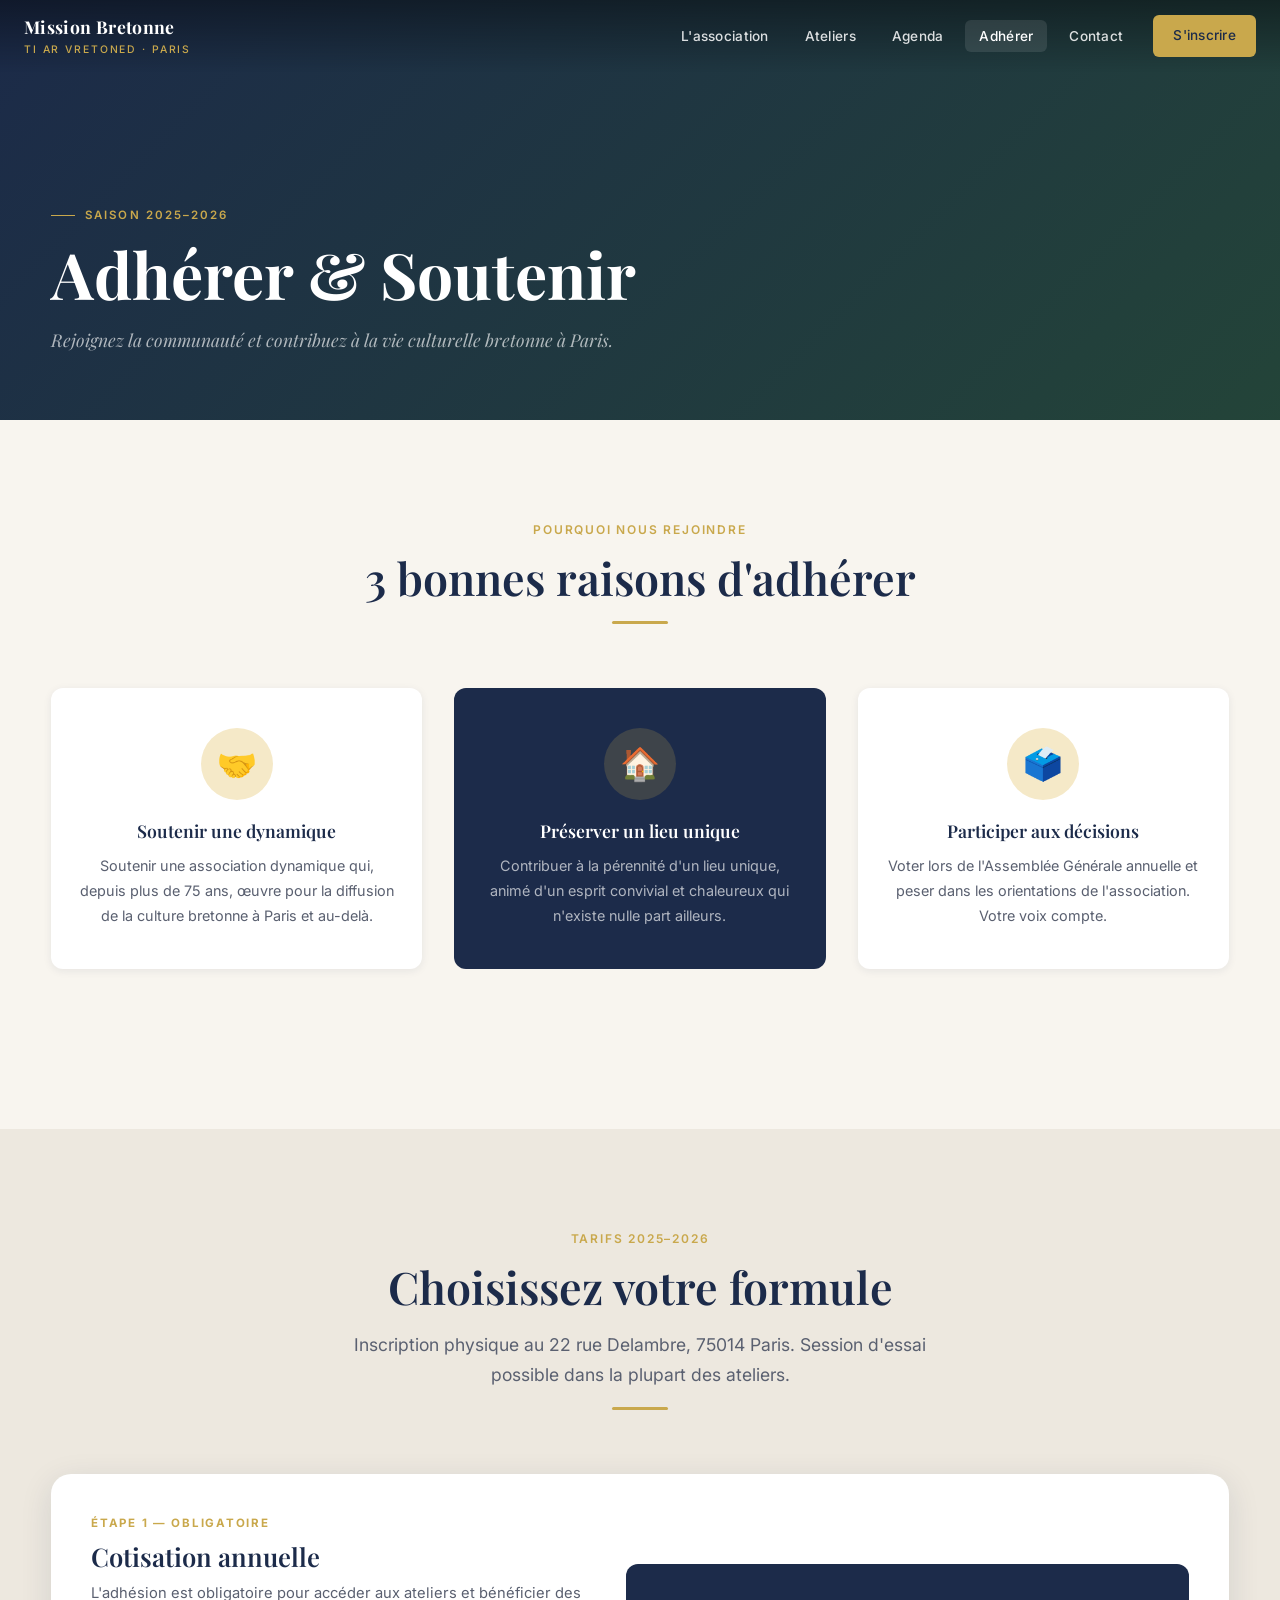
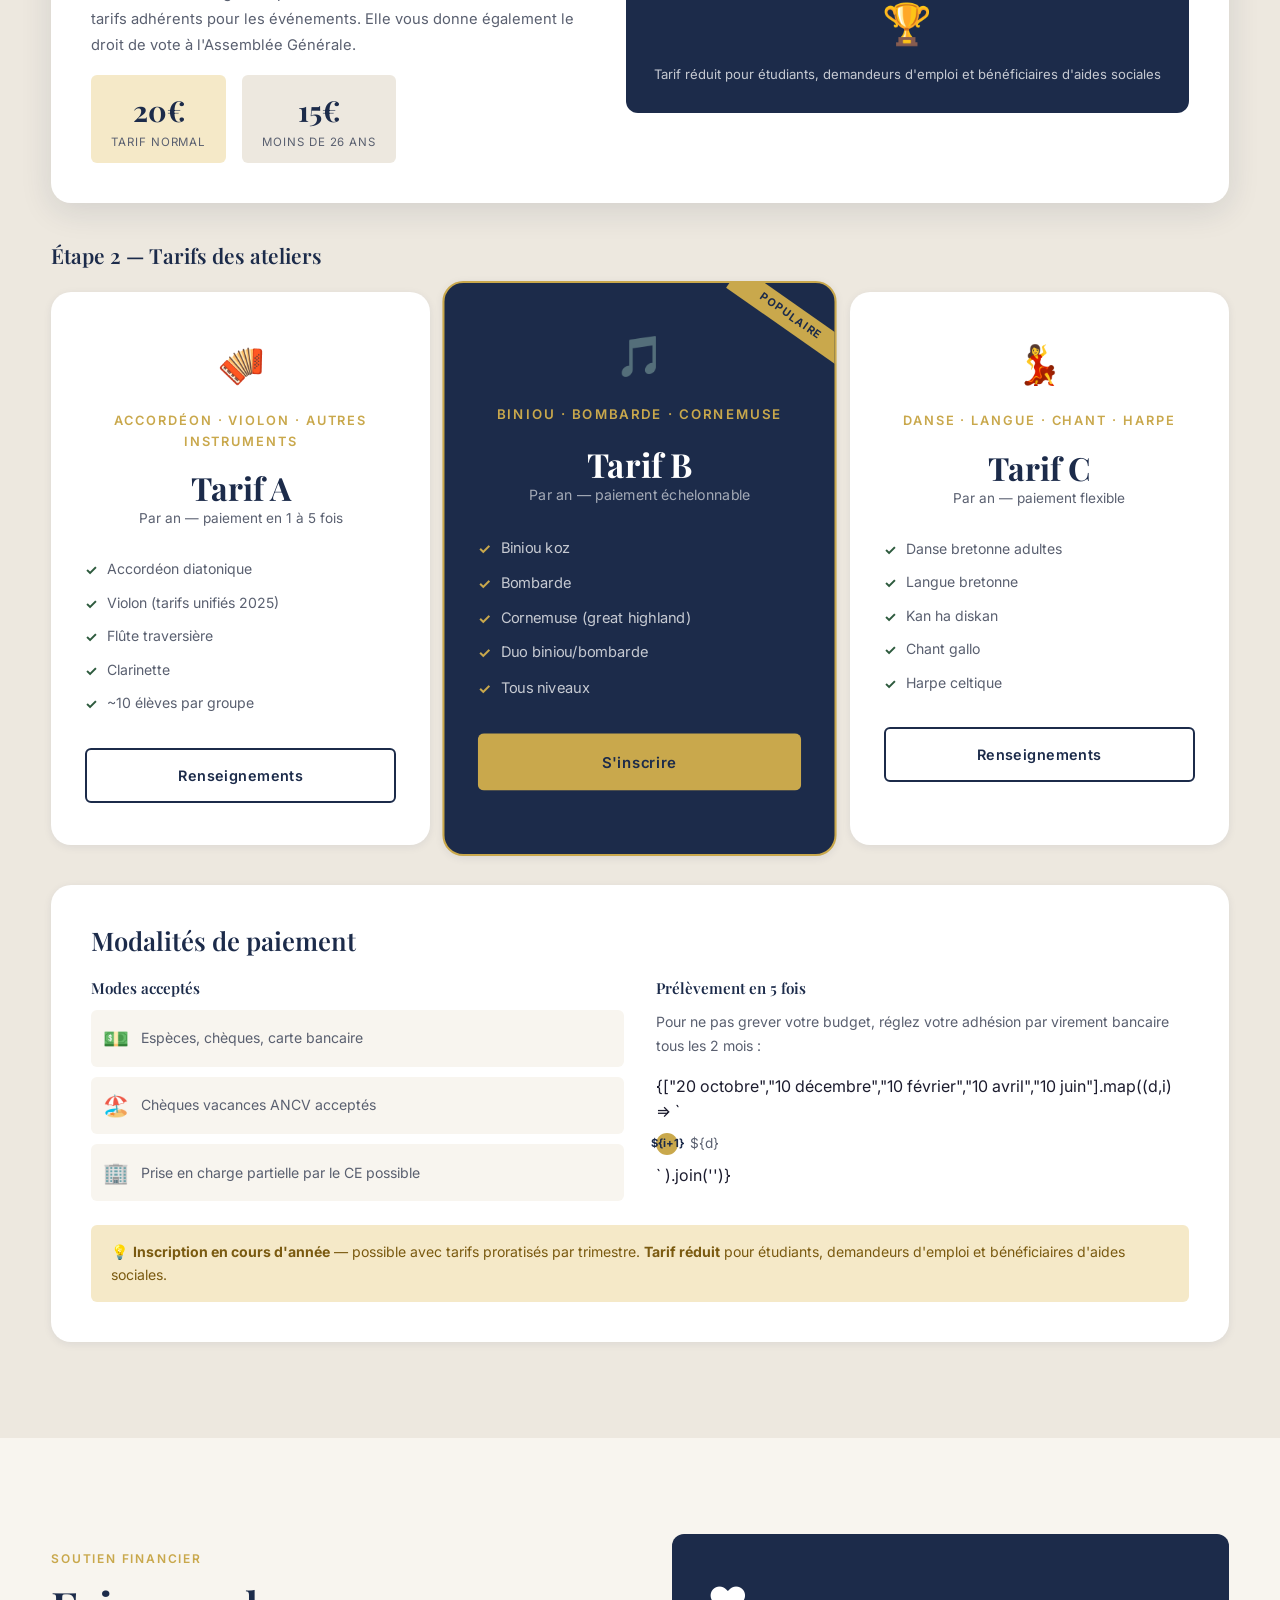
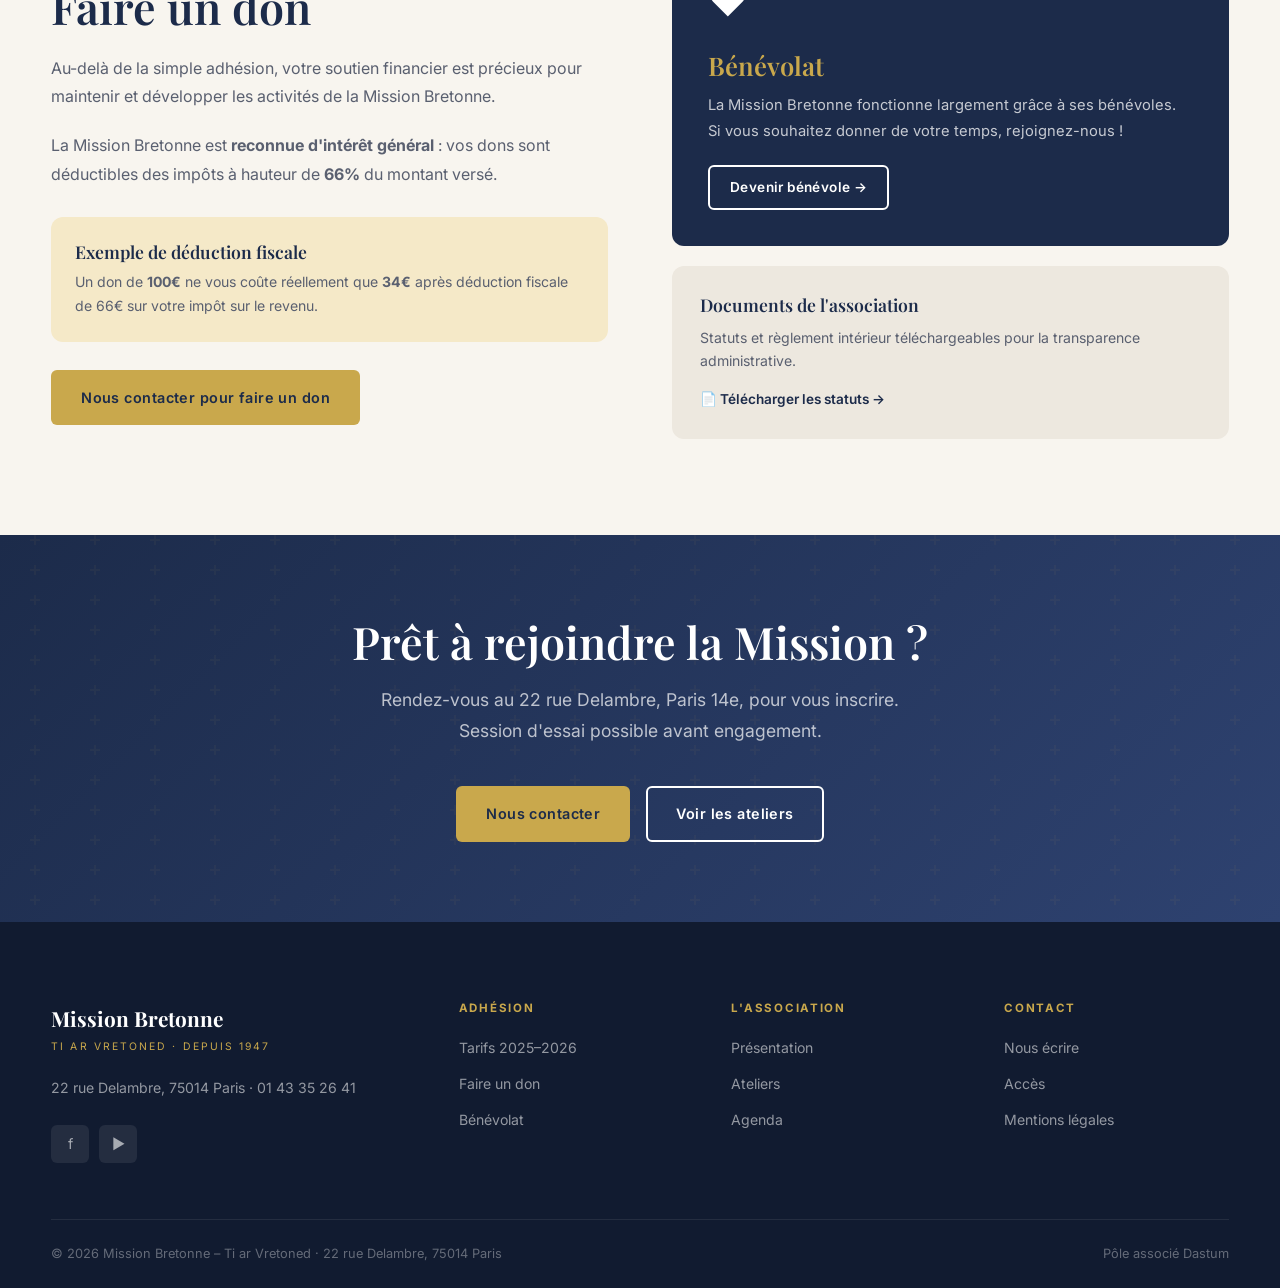
==== adhesion.html @ baf466d3 "Ajout du site Mission Bretonne redesigné Site complet 6 pages (index, présentation, ateliers, agenda" ====
<!DOCTYPE html>
<html lang="fr">
<head>
  <meta charset="UTF-8" />
  <meta name="viewport" content="width=device-width, initial-scale=1.0" />
  <title>Adhérer & Soutenir — Mission Bretonne · Ti ar Vretoned</title>
  <link rel="stylesheet" href="style.css" />
</head>
<body>

  <!-- NAV -->
  <nav class="navbar scrolled" id="navbar">
    <a href="index.html" class="nav-logo">
      <span class="brand">Mission Bretonne</span>
      <span class="brand-sub">Ti ar Vretoned · Paris</span>
    </a>
    <ul class="nav-links">
      <li><a href="presentation.html">L'association</a></li>
      <li><a href="ateliers.html">Ateliers</a></li>
      <li><a href="agenda.html">Agenda</a></li>
      <li><a href="adhesion.html" class="active">Adhérer</a></li>
      <li><a href="contact.html">Contact</a></li>
      <li><a href="adhesion.html" class="btn btn-primary nav-cta" style="margin-left:8px">S'inscrire</a></li>
    </ul>
    <div class="hamburger" onclick="toggleMenu()"><span></span><span></span><span></span></div>
  </nav>

  <!-- PAGE HERO -->
  <section class="page-hero">
    <div class="page-hero-bg" style="background:linear-gradient(135deg,rgba(28,43,74,.95) 0%,rgba(45,90,61,.65) 100%),url('https://images.unsplash.com/photo-1529156069898-49953e39b3ac?w=1400&q=80') center/cover no-repeat"></div>
    <div class="container">
      <div class="page-hero-content">
        <div class="eyebrow">Saison 2025–2026</div>
        <h1>Adhérer & Soutenir</h1>
        <p>Rejoignez la communauté et contribuez à la vie culturelle bretonne à Paris.</p>
      </div>
    </div>
  </section>

  <!-- POURQUOI ADHÉRER -->
  <section class="section">
    <div class="container">
      <div class="section-header">
        <span class="eyebrow">Pourquoi nous rejoindre</span>
        <h2>3 bonnes raisons d'adhérer</h2>
        <div class="divider"></div>
      </div>
      <div class="grid-3" style="margin-bottom:64px">
        <div style="text-align:center;padding:40px 28px;background:var(--white);border-radius:var(--radius-md);box-shadow:var(--shadow-sm)">
          <div style="width:72px;height:72px;background:var(--gold-pale);border-radius:50%;display:flex;align-items:center;justify-content:center;font-size:2rem;margin:0 auto 20px">🤝</div>
          <h3 style="color:var(--navy);margin-bottom:12px;font-size:1.1rem">Soutenir une dynamique</h3>
          <p style="color:var(--text-light);font-size:.9rem;line-height:1.75">Soutenir une association dynamique qui, depuis plus de 75 ans, œuvre pour la diffusion de la culture bretonne à Paris et au-delà.</p>
        </div>
        <div style="text-align:center;padding:40px 28px;background:var(--navy);border-radius:var(--radius-md)">
          <div style="width:72px;height:72px;background:rgba(201,168,76,.2);border-radius:50%;display:flex;align-items:center;justify-content:center;font-size:2rem;margin:0 auto 20px">🏠</div>
          <h3 style="color:var(--white);margin-bottom:12px;font-size:1.1rem">Préserver un lieu unique</h3>
          <p style="color:rgba(255,255,255,.65);font-size:.9rem;line-height:1.75">Contribuer à la pérennité d'un lieu unique, animé d'un esprit convivial et chaleureux qui n'existe nulle part ailleurs.</p>
        </div>
        <div style="text-align:center;padding:40px 28px;background:var(--white);border-radius:var(--radius-md);box-shadow:var(--shadow-sm)">
          <div style="width:72px;height:72px;background:var(--gold-pale);border-radius:50%;display:flex;align-items:center;justify-content:center;font-size:2rem;margin:0 auto 20px">🗳️</div>
          <h3 style="color:var(--navy);margin-bottom:12px;font-size:1.1rem">Participer aux décisions</h3>
          <p style="color:var(--text-light);font-size:.9rem;line-height:1.75">Voter lors de l'Assemblée Générale annuelle et peser dans les orientations de l'association. Votre voix compte.</p>
        </div>
      </div>
    </div>
  </section>

  <!-- TARIFS -->
  <section class="section section--cream">
    <div class="container">
      <div class="section-header">
        <span class="eyebrow">Tarifs 2025–2026</span>
        <h2>Choisissez votre formule</h2>
        <p>Inscription physique au 22 rue Delambre, 75014 Paris. Session d'essai possible dans la plupart des ateliers.</p>
        <div class="divider"></div>
      </div>

      <!-- ADHÉSION -->
      <div style="background:var(--white);border-radius:var(--radius-lg);padding:40px;box-shadow:var(--shadow-md);margin-bottom:40px">
        <div style="display:grid;grid-template-columns:1fr auto;gap:24px;align-items:center;flex-wrap:wrap">
          <div>
            <span style="color:var(--gold);font-size:.72rem;font-weight:700;letter-spacing:.15em;text-transform:uppercase;display:block;margin-bottom:8px">Étape 1 — Obligatoire</span>
            <h3 style="color:var(--navy);margin-bottom:10px">Cotisation annuelle</h3>
            <p style="color:var(--text-light);font-size:.92rem;line-height:1.75;margin-bottom:16px">
              L'adhésion est obligatoire pour accéder aux ateliers et bénéficier des tarifs adhérents pour les événements.
              Elle vous donne également le droit de vote à l'Assemblée Générale.
            </p>
            <div style="display:flex;gap:16px;flex-wrap:wrap">
              <div style="background:var(--gold-pale);border-radius:var(--radius-sm);padding:12px 20px;text-align:center">
                <div style="font-family:var(--font-serif);font-size:1.8rem;font-weight:700;color:var(--navy)">20€</div>
                <div style="font-size:.72rem;letter-spacing:.08em;text-transform:uppercase;color:var(--text-light)">Tarif normal</div>
              </div>
              <div style="background:var(--cream-dark);border-radius:var(--radius-sm);padding:12px 20px;text-align:center">
                <div style="font-family:var(--font-serif);font-size:1.8rem;font-weight:700;color:var(--navy)">15€</div>
                <div style="font-size:.72rem;letter-spacing:.08em;text-transform:uppercase;color:var(--text-light)">Moins de 26 ans</div>
              </div>
            </div>
          </div>
          <div style="background:var(--navy);border-radius:var(--radius-md);padding:28px;text-align:center;min-width:180px">
            <div style="font-size:2.5rem;margin-bottom:8px">🏆</div>
            <p style="color:rgba(255,255,255,.75);font-size:.82rem;line-height:1.6">Tarif réduit pour étudiants, demandeurs d'emploi et bénéficiaires d'aides sociales</p>
          </div>
        </div>
      </div>

      <!-- ATELIERS TARIFS -->
      <h3 style="color:var(--navy);margin-bottom:24px;font-size:1.3rem">Étape 2 — Tarifs des ateliers</h3>
      <div style="display:grid;grid-template-columns:repeat(3,1fr);gap:20px;margin-bottom:40px">

        <div class="price-card">
          <div class="price-icon">🪗</div>
          <div class="price-title">Accordéon · Violon · Autres instruments</div>
          <div class="price-num" style="font-size:2rem">Tarif A</div>
          <div class="price-period">Par an — paiement en 1 à 5 fois</div>
          <ul class="price-features">
            <li>Accordéon diatonique</li>
            <li>Violon (tarifs unifiés 2025)</li>
            <li>Flûte traversière</li>
            <li>Clarinette</li>
            <li>~10 élèves par groupe</li>
          </ul>
          <a href="contact.html" class="btn btn-outline-dark" style="width:100%;justify-content:center">Renseignements</a>
        </div>

        <div class="price-card featured">
          <div class="price-badge">Populaire</div>
          <div class="price-icon">🎵</div>
          <div class="price-title">Biniou · Bombarde · Cornemuse</div>
          <div class="price-num" style="font-size:2rem">Tarif B</div>
          <div class="price-period">Par an — paiement échelonnable</div>
          <ul class="price-features">
            <li>Biniou koz</li>
            <li>Bombarde</li>
            <li>Cornemuse (great highland)</li>
            <li>Duo biniou/bombarde</li>
            <li>Tous niveaux</li>
          </ul>
          <a href="contact.html" class="btn btn-primary" style="width:100%;justify-content:center">S'inscrire</a>
        </div>

        <div class="price-card">
          <div class="price-icon">💃</div>
          <div class="price-title">Danse · Langue · Chant · Harpe</div>
          <div class="price-num" style="font-size:2rem">Tarif C</div>
          <div class="price-period">Par an — paiement flexible</div>
          <ul class="price-features">
            <li>Danse bretonne adultes</li>
            <li>Langue bretonne</li>
            <li>Kan ha diskan</li>
            <li>Chant gallo</li>
            <li>Harpe celtique</li>
          </ul>
          <a href="contact.html" class="btn btn-outline-dark" style="width:100%;justify-content:center">Renseignements</a>
        </div>

      </div>

      <!-- INFOS PRATIQUES PAIEMENT -->
      <div style="background:var(--white);border-radius:var(--radius-lg);padding:40px;box-shadow:var(--shadow-sm)">
        <h3 style="color:var(--navy);margin-bottom:24px">Modalités de paiement</h3>
        <div style="display:grid;grid-template-columns:repeat(2,1fr);gap:32px">
          <div>
            <h4 style="color:var(--navy);margin-bottom:12px;font-size:.95rem">Modes acceptés</h4>
            <div style="display:flex;flex-direction:column;gap:10px">
              <div style="display:flex;align-items:center;gap:12px;padding:12px;background:var(--cream);border-radius:var(--radius-sm)">
                <span style="font-size:1.3rem">💵</span>
                <span style="font-size:.88rem;color:var(--text-light)">Espèces, chèques, carte bancaire</span>
              </div>
              <div style="display:flex;align-items:center;gap:12px;padding:12px;background:var(--cream);border-radius:var(--radius-sm)">
                <span style="font-size:1.3rem">🏖️</span>
                <span style="font-size:.88rem;color:var(--text-light)">Chèques vacances ANCV acceptés</span>
              </div>
              <div style="display:flex;align-items:center;gap:12px;padding:12px;background:var(--cream);border-radius:var(--radius-sm)">
                <span style="font-size:1.3rem">🏢</span>
                <span style="font-size:.88rem;color:var(--text-light)">Prise en charge partielle par le CE possible</span>
              </div>
            </div>
          </div>
          <div>
            <h4 style="color:var(--navy);margin-bottom:12px;font-size:.95rem">Prélèvement en 5 fois</h4>
            <p style="color:var(--text-light);font-size:.88rem;line-height:1.7;margin-bottom:16px">
              Pour ne pas grever votre budget, réglez votre adhésion par virement bancaire tous les 2 mois :
            </p>
            <div style="display:flex;flex-direction:column;gap:8px">
              {["20 octobre","10 décembre","10 février","10 avril","10 juin"].map((d,i) =>
                `<div style="display:flex;align-items:center;gap:12px;font-size:.85rem">
                  <span style="width:22px;height:22px;background:var(--gold);border-radius:50%;display:flex;align-items:center;justify-content:center;font-size:.7rem;font-weight:700;color:var(--navy);flex-shrink:0">${i+1}</span>
                  <span style="color:var(--text-light)">${d}</span>
                </div>`
              ).join('')}
            </div>
          </div>
        </div>
        <div style="background:var(--gold-pale);border-radius:var(--radius-sm);padding:16px 20px;margin-top:24px;font-size:.88rem;color:#7A5A10">
          💡 <strong>Inscription en cours d'année</strong> — possible avec tarifs proratisés par trimestre.
          <strong>Tarif réduit</strong> pour étudiants, demandeurs d'emploi et bénéficiaires d'aides sociales.
        </div>
      </div>
    </div>
  </section>

  <!-- FAIRE UN DON -->
  <section class="section" id="don">
    <div class="container">
      <div style="display:grid;grid-template-columns:1fr 1fr;gap:64px;align-items:center">
        <div>
          <span style="color:var(--gold);font-size:.75rem;font-weight:600;letter-spacing:.15em;text-transform:uppercase;display:block;margin-bottom:12px">Soutien financier</span>
          <h2 style="color:var(--navy);margin-bottom:20px">Faire un don</h2>
          <p style="color:var(--text-light);margin-bottom:20px;line-height:1.8">
            Au-delà de la simple adhésion, votre soutien financier est précieux pour maintenir
            et développer les activités de la Mission Bretonne.
          </p>
          <p style="color:var(--text-light);margin-bottom:28px;line-height:1.8">
            La Mission Bretonne est <strong>reconnue d'intérêt général</strong> : vos dons sont
            déductibles des impôts à hauteur de <strong>66%</strong> du montant versé.
          </p>
          <div style="background:var(--gold-pale);border-radius:var(--radius-md);padding:24px;margin-bottom:28px">
            <h4 style="color:var(--navy);margin-bottom:8px">Exemple de déduction fiscale</h4>
            <p style="color:var(--text-light);font-size:.88rem;line-height:1.7">
              Un don de <strong>100€</strong> ne vous coûte réellement que <strong>34€</strong>
              après déduction fiscale de 66€ sur votre impôt sur le revenu.
            </p>
          </div>
          <a href="contact.html" class="btn btn-primary">Nous contacter pour faire un don</a>
        </div>
        <div style="display:flex;flex-direction:column;gap:20px">
          <div style="background:var(--navy);border-radius:var(--radius-md);padding:36px;color:white">
            <div style="font-size:2.5rem;margin-bottom:16px">❤️</div>
            <h3 style="color:var(--gold);margin-bottom:12px">Bénévolat</h3>
            <p style="color:rgba(255,255,255,.75);font-size:.92rem;line-height:1.75;margin-bottom:20px">
              La Mission Bretonne fonctionne largement grâce à ses bénévoles.
              Si vous souhaitez donner de votre temps, rejoignez-nous !
            </p>
            <a href="contact.html" class="btn btn-outline" style="font-size:.85rem;padding:10px 20px">Devenir bénévole →</a>
          </div>
          <div style="background:var(--cream-dark);border-radius:var(--radius-md);padding:28px">
            <h4 style="color:var(--navy);margin-bottom:10px">Documents de l'association</h4>
            <p style="color:var(--text-light);font-size:.88rem;line-height:1.7;margin-bottom:16px">
              Statuts et règlement intérieur téléchargeables pour la transparence administrative.
            </p>
            <a href="#" style="font-size:.85rem;color:var(--navy);font-weight:600;display:flex;align-items:center;gap:6px">📄 Télécharger les statuts →</a>
          </div>
        </div>
      </div>
    </div>
  </section>

  <!-- INSCRIPTION CTA -->
  <div class="banner-cta">
    <div class="container">
      <h2>Prêt à rejoindre la Mission ?</h2>
      <p>Rendez-vous au 22 rue Delambre, Paris 14e, pour vous inscrire. Session d'essai possible avant engagement.</p>
      <div class="actions">
        <a href="contact.html" class="btn btn-primary">Nous contacter</a>
        <a href="ateliers.html" class="btn btn-outline">Voir les ateliers</a>
      </div>
    </div>
  </div>

  <!-- FOOTER -->
  <footer class="footer">
    <div class="container">
      <div class="footer-grid">
        <div class="footer-brand">
          <span class="brand">Mission Bretonne</span>
          <span class="brand-sub">Ti ar Vretoned · Depuis 1947</span>
          <p>22 rue Delambre, 75014 Paris · 01 43 35 26 41</p>
          <div class="social-links">
            <a href="#" class="social-link">f</a>
            <a href="#" class="social-link">▶</a>
          </div>
        </div>
        <div class="footer-col">
          <h4>Adhésion</h4>
          <ul>
            <li><a href="#tarifs">Tarifs 2025–2026</a></li>
            <li><a href="#don">Faire un don</a></li>
            <li><a href="#">Bénévolat</a></li>
          </ul>
        </div>
        <div class="footer-col">
          <h4>L'association</h4>
          <ul>
            <li><a href="presentation.html">Présentation</a></li>
            <li><a href="ateliers.html">Ateliers</a></li>
            <li><a href="agenda.html">Agenda</a></li>
          </ul>
        </div>
        <div class="footer-col">
          <h4>Contact</h4>
          <ul>
            <li><a href="contact.html">Nous écrire</a></li>
            <li><a href="contact.html#acces">Accès</a></li>
            <li><a href="#">Mentions légales</a></li>
          </ul>
        </div>
      </div>
      <div class="footer-bottom">
        <span>© 2026 Mission Bretonne – Ti ar Vretoned · 22 rue Delambre, 75014 Paris</span>
        <span>Pôle associé <a href="#">Dastum</a></span>
      </div>
    </div>
  </footer>

  <script>
    const nav = document.getElementById('navbar');
    window.addEventListener('scroll', () => nav.classList.toggle('scrolled', window.scrollY > 40));
    function toggleMenu() { document.body.classList.toggle('nav-mobile-open'); }
  </script>
</body>
</html>
---- style.css ----
/* ====================================================
   MISSION BRETONNE — Ti ar Vretoned
   Design System
   ==================================================== */

@import url('https://fonts.googleapis.com/css2?family=Playfair+Display:ital,wght@0,400;0,600;0,700;1,400&family=Inter:wght@300;400;500;600&display=swap');

/* ---- Custom Properties ---- */
:root {
  --navy:       #1C2B4A;
  --navy-dark:  #111B30;
  --navy-light: #2E4270;
  --gold:       #C9A84C;
  --gold-light: #E8C96A;
  --gold-pale:  #F5E9C8;
  --green:      #2D5A3D;
  --cream:      #F8F5EF;
  --cream-dark: #EDE8DF;
  --white:      #FFFFFF;
  --text:       #1C1C2E;
  --text-light: #5A6070;
  --border:     #D8D2C5;

  --font-serif: 'Playfair Display', Georgia, serif;
  --font-sans:  'Inter', system-ui, sans-serif;

  --radius-sm:  6px;
  --radius-md:  12px;
  --radius-lg:  20px;
  --shadow-sm:  0 2px 8px rgba(28,43,74,.08);
  --shadow-md:  0 8px 32px rgba(28,43,74,.12);
  --shadow-lg:  0 20px 60px rgba(28,43,74,.18);

  --transition: 0.3s cubic-bezier(0.4, 0, 0.2, 1);
}

/* ---- Reset ---- */
*, *::before, *::after { box-sizing: border-box; margin: 0; padding: 0; }
html { scroll-behavior: smooth; font-size: 16px; }
body {
  font-family: var(--font-sans);
  color: var(--text);
  background: var(--cream);
  line-height: 1.6;
  -webkit-font-smoothing: antialiased;
}
img { max-width: 100%; display: block; }
a { text-decoration: none; color: inherit; }
ul { list-style: none; }

/* ---- Typography ---- */
h1, h2, h3, h4 { font-family: var(--font-serif); line-height: 1.2; }
h1 { font-size: clamp(2.4rem, 5vw, 4rem); font-weight: 700; }
h2 { font-size: clamp(1.8rem, 3.5vw, 2.8rem); font-weight: 600; }
h3 { font-size: clamp(1.2rem, 2.5vw, 1.6rem); font-weight: 600; }
h4 { font-size: 1.1rem; font-weight: 600; }
p { line-height: 1.75; }

/* ---- Layout ---- */
.container {
  width: min(1200px, 92%);
  margin-inline: auto;
}
.section {
  padding: 96px 0;
}
.section--sm { padding: 64px 0; }
.section--dark {
  background: var(--navy);
  color: var(--white);
}
.section--cream { background: var(--cream-dark); }

/* ---- Grid ---- */
.grid-2 { display: grid; grid-template-columns: repeat(2, 1fr); gap: 32px; }
.grid-3 { display: grid; grid-template-columns: repeat(3, 1fr); gap: 32px; }
.grid-4 { display: grid; grid-template-columns: repeat(4, 1fr); gap: 24px; }

/* ---- Section Header ---- */
.section-header { text-align: center; margin-bottom: 64px; }
.section-header .eyebrow {
  display: inline-block;
  font-size: 0.75rem;
  font-weight: 600;
  letter-spacing: 0.15em;
  text-transform: uppercase;
  color: var(--gold);
  margin-bottom: 12px;
}
.section-header h2 { color: var(--navy); margin-bottom: 16px; }
.section--dark .section-header h2 { color: var(--white); }
.section-header p {
  font-size: 1.1rem;
  color: var(--text-light);
  max-width: 620px;
  margin-inline: auto;
}
.section--dark .section-header p { color: rgba(255,255,255,.65); }
.divider {
  width: 56px; height: 3px;
  background: var(--gold);
  margin: 16px auto 0;
  border-radius: 2px;
}

/* ---- Buttons ---- */
.btn {
  display: inline-flex;
  align-items: center;
  gap: 8px;
  padding: 14px 28px;
  border-radius: var(--radius-sm);
  font-family: var(--font-sans);
  font-size: 0.9rem;
  font-weight: 600;
  letter-spacing: 0.03em;
  cursor: pointer;
  border: 2px solid transparent;
  transition: var(--transition);
}
.btn-primary {
  background: var(--gold);
  color: var(--navy);
}
.btn-primary:hover {
  background: var(--gold-light);
  transform: translateY(-2px);
  box-shadow: var(--shadow-md);
}
.btn-outline {
  background: transparent;
  border-color: var(--white);
  color: var(--white);
}
.btn-outline:hover {
  background: var(--white);
  color: var(--navy);
  transform: translateY(-2px);
}
.btn-outline-dark {
  background: transparent;
  border-color: var(--navy);
  color: var(--navy);
}
.btn-outline-dark:hover {
  background: var(--navy);
  color: var(--white);
  transform: translateY(-2px);
}
.btn-ghost {
  background: transparent;
  color: var(--gold);
  padding-left: 0;
  padding-right: 0;
  border-color: transparent;
}
.btn-ghost:hover { gap: 14px; }

/* ---- Nav ---- */
.navbar {
  position: fixed;
  top: 0; left: 0; right: 0;
  z-index: 100;
  padding: 0 24px;
  height: 72px;
  display: flex;
  align-items: center;
  justify-content: space-between;
  transition: var(--transition);
}
.navbar.scrolled {
  background: rgba(28,43,74,.97);
  backdrop-filter: blur(12px);
  box-shadow: 0 2px 24px rgba(0,0,0,.25);
}
.navbar:not(.scrolled) {
  background: linear-gradient(180deg, rgba(0,0,0,.4) 0%, transparent 100%);
}
.nav-logo {
  display: flex;
  flex-direction: column;
  gap: 1px;
}
.nav-logo .brand {
  font-family: var(--font-serif);
  font-size: 1.1rem;
  font-weight: 700;
  color: var(--white);
  letter-spacing: 0.02em;
}
.nav-logo .brand-sub {
  font-size: 0.65rem;
  letter-spacing: 0.18em;
  text-transform: uppercase;
  color: var(--gold);
  font-weight: 500;
}
.nav-links {
  display: flex;
  align-items: center;
  gap: 8px;
}
.nav-links a {
  font-size: 0.85rem;
  font-weight: 500;
  color: rgba(255,255,255,.85);
  padding: 8px 14px;
  border-radius: var(--radius-sm);
  transition: var(--transition);
  letter-spacing: 0.02em;
}
.nav-links a:hover,
.nav-links a.active {
  color: var(--white);
  background: rgba(255,255,255,.1);
}
.nav-cta {
  background: var(--gold) !important;
  color: var(--navy) !important;
  padding: 8px 18px !important;
}
.nav-cta:hover {
  background: var(--gold-light) !important;
}
.hamburger {
  display: none;
  flex-direction: column;
  gap: 5px;
  cursor: pointer;
  padding: 8px;
}
.hamburger span {
  display: block;
  width: 24px;
  height: 2px;
  background: var(--white);
  border-radius: 2px;
  transition: var(--transition);
}

/* ---- Hero ---- */
.hero {
  position: relative;
  min-height: 100vh;
  display: flex;
  align-items: center;
  overflow: hidden;
  background: var(--navy-dark);
}
.hero-bg {
  position: absolute;
  inset: 0;
  background:
    linear-gradient(135deg, rgba(28,43,74,.92) 0%, rgba(17,27,48,.75) 100%),
    url('https://images.unsplash.com/photo-1568602471122-7832951cc4c5?w=1600&q=80') center/cover no-repeat;
}
.hero-pattern {
  position: absolute;
  inset: 0;
  background-image: url("data:image/svg+xml,%3Csvg width='60' height='60' viewBox='0 0 60 60' xmlns='http://www.w3.org/2000/svg'%3E%3Cg fill='none' fill-rule='evenodd'%3E%3Cg fill='%23C9A84C' fill-opacity='0.04'%3E%3Cpath d='M36 34v-4h-2v4h-4v2h4v4h2v-4h4v-2h-4zm0-30V0h-2v4h-4v2h4v4h2V6h4V4h-4zM6 34v-4H4v4H0v2h4v4h2v-4h4v-2H6zM6 4V0H4v4H0v2h4v4h2V6h4V4H6z'/%3E%3C/g%3E%3C/g%3E%3C/svg%3E");
}
.hero-content {
  position: relative;
  z-index: 2;
  max-width: 760px;
  padding-top: 80px;
}
.hero-eyebrow {
  display: inline-flex;
  align-items: center;
  gap: 10px;
  font-size: 0.75rem;
  font-weight: 600;
  letter-spacing: 0.2em;
  text-transform: uppercase;
  color: var(--gold);
  margin-bottom: 24px;
}
.hero-eyebrow::before {
  content: '';
  display: block;
  width: 32px;
  height: 1px;
  background: var(--gold);
}
.hero h1 {
  color: var(--white);
  margin-bottom: 12px;
}
.hero h1 em {
  font-style: italic;
  color: var(--gold);
}
.hero-tagline {
  font-family: var(--font-serif);
  font-size: clamp(1rem, 2vw, 1.25rem);
  color: rgba(255,255,255,.6);
  font-style: italic;
  margin-bottom: 32px;
  letter-spacing: 0.01em;
}
.hero-desc {
  font-size: 1.1rem;
  color: rgba(255,255,255,.75);
  max-width: 580px;
  margin-bottom: 48px;
  line-height: 1.8;
}
.hero-actions {
  display: flex;
  align-items: center;
  gap: 16px;
  flex-wrap: wrap;
}
.hero-stats {
  position: absolute;
  bottom: 0;
  left: 0;
  right: 0;
  z-index: 2;
  padding: 28px 0;
  border-top: 1px solid rgba(255,255,255,.1);
  background: rgba(0,0,0,.2);
  backdrop-filter: blur(8px);
}
.hero-stats .container {
  display: flex;
  justify-content: center;
  gap: 64px;
}
.stat-item { text-align: center; }
.stat-num {
  display: block;
  font-family: var(--font-serif);
  font-size: 2.2rem;
  font-weight: 700;
  color: var(--gold);
  line-height: 1;
}
.stat-label {
  font-size: 0.75rem;
  letter-spacing: 0.1em;
  text-transform: uppercase;
  color: rgba(255,255,255,.6);
  margin-top: 6px;
}

/* ---- Cards ---- */
.card {
  background: var(--white);
  border-radius: var(--radius-md);
  overflow: hidden;
  box-shadow: var(--shadow-sm);
  transition: var(--transition);
}
.card:hover {
  transform: translateY(-6px);
  box-shadow: var(--shadow-lg);
}
.card-img {
  width: 100%;
  height: 220px;
  object-fit: cover;
}
.card-body { padding: 28px; }
.card-tag {
  display: inline-block;
  font-size: 0.7rem;
  font-weight: 600;
  letter-spacing: 0.12em;
  text-transform: uppercase;
  color: var(--gold);
  background: var(--gold-pale);
  padding: 4px 10px;
  border-radius: 4px;
  margin-bottom: 12px;
}
.card h3 { margin-bottom: 10px; color: var(--navy); }
.card p { color: var(--text-light); font-size: 0.92rem; }
.card-footer {
  padding: 16px 28px;
  border-top: 1px solid var(--cream-dark);
  display: flex;
  align-items: center;
  justify-content: space-between;
}
.card-footer .meta {
  font-size: 0.8rem;
  color: var(--text-light);
  display: flex;
  align-items: center;
  gap: 6px;
}

/* ---- Workshop Cards ---- */
.workshop-card {
  background: var(--white);
  border-radius: var(--radius-md);
  padding: 32px;
  box-shadow: var(--shadow-sm);
  transition: var(--transition);
  border-left: 4px solid transparent;
  display: flex;
  flex-direction: column;
  gap: 12px;
}
.workshop-card:hover {
  transform: translateY(-4px);
  box-shadow: var(--shadow-md);
  border-left-color: var(--gold);
}
.workshop-icon {
  width: 52px; height: 52px;
  border-radius: var(--radius-sm);
  background: var(--gold-pale);
  display: flex;
  align-items: center;
  justify-content: center;
  font-size: 1.6rem;
  margin-bottom: 4px;
}
.workshop-card h3 { font-size: 1.1rem; color: var(--navy); }
.workshop-card p { font-size: 0.88rem; color: var(--text-light); }
.workshop-tag {
  font-size: 0.72rem;
  font-weight: 600;
  letter-spacing: 0.08em;
  text-transform: uppercase;
  color: var(--green);
  background: #E8F4EC;
  padding: 3px 10px;
  border-radius: 20px;
  width: fit-content;
}

/* ---- Event Cards ---- */
.event-card {
  background: var(--white);
  border-radius: var(--radius-md);
  padding: 28px;
  box-shadow: var(--shadow-sm);
  transition: var(--transition);
  display: grid;
  grid-template-columns: 72px 1fr;
  gap: 20px;
  align-items: start;
}
.event-card:hover {
  transform: translateY(-4px);
  box-shadow: var(--shadow-md);
}
.event-date {
  background: var(--navy);
  color: var(--white);
  border-radius: var(--radius-sm);
  padding: 12px 8px;
  text-align: center;
  flex-shrink: 0;
}
.event-date .day {
  font-family: var(--font-serif);
  font-size: 1.8rem;
  font-weight: 700;
  line-height: 1;
  color: var(--gold);
}
.event-date .month {
  font-size: 0.65rem;
  letter-spacing: 0.12em;
  text-transform: uppercase;
  color: rgba(255,255,255,.7);
  margin-top: 4px;
}
.event-info h3 {
  font-size: 1rem;
  color: var(--navy);
  margin-bottom: 6px;
}
.event-info p {
  font-size: 0.85rem;
  color: var(--text-light);
  line-height: 1.5;
}
.event-meta {
  margin-top: 10px;
  display: flex;
  align-items: center;
  gap: 12px;
  flex-wrap: wrap;
}
.event-meta span {
  font-size: 0.75rem;
  color: var(--text-light);
  display: flex;
  align-items: center;
  gap: 4px;
}

/* ---- Pricing ---- */
.price-card {
  background: var(--white);
  border-radius: var(--radius-lg);
  padding: 40px 32px;
  box-shadow: var(--shadow-sm);
  text-align: center;
  transition: var(--transition);
  border: 2px solid transparent;
  position: relative;
  overflow: hidden;
}
.price-card:hover {
  transform: translateY(-6px);
  box-shadow: var(--shadow-lg);
  border-color: var(--gold);
}
.price-card.featured {
  background: var(--navy);
  color: var(--white);
  border-color: var(--gold);
  transform: scale(1.04);
}
.price-card.featured:hover {
  transform: scale(1.04) translateY(-6px);
}
.price-badge {
  position: absolute;
  top: 20px;
  right: -24px;
  background: var(--gold);
  color: var(--navy);
  font-size: 0.65rem;
  font-weight: 700;
  letter-spacing: 0.1em;
  text-transform: uppercase;
  padding: 4px 32px;
  transform: rotate(35deg);
}
.price-icon { font-size: 2.4rem; margin-bottom: 16px; }
.price-title {
  font-family: var(--font-sans);
  font-size: 0.8rem;
  font-weight: 600;
  letter-spacing: 0.15em;
  text-transform: uppercase;
  color: var(--gold);
  margin-bottom: 20px;
}
.price-num {
  font-family: var(--font-serif);
  font-size: 3rem;
  font-weight: 700;
  color: var(--navy);
  line-height: 1;
  margin-bottom: 4px;
}
.price-card.featured .price-num { color: var(--white); }
.price-period {
  font-size: 0.85rem;
  color: var(--text-light);
  margin-bottom: 28px;
}
.price-card.featured .price-period { color: rgba(255,255,255,.6); }
.price-features {
  text-align: left;
  margin-bottom: 32px;
  display: flex;
  flex-direction: column;
  gap: 10px;
}
.price-features li {
  font-size: 0.88rem;
  color: var(--text-light);
  display: flex;
  align-items: flex-start;
  gap: 10px;
}
.price-card.featured .price-features li { color: rgba(255,255,255,.75); }
.price-features li::before {
  content: '✓';
  color: var(--green);
  font-weight: 700;
  flex-shrink: 0;
  margin-top: 1px;
}
.price-card.featured .price-features li::before { color: var(--gold); }

/* ---- Quote/Testimonial ---- */
.quote-block {
  background: var(--navy);
  border-radius: var(--radius-lg);
  padding: 56px;
  position: relative;
  overflow: hidden;
}
.quote-block::before {
  content: '"';
  position: absolute;
  top: -20px;
  left: 32px;
  font-family: var(--font-serif);
  font-size: 12rem;
  color: rgba(201,168,76,.12);
  line-height: 1;
  pointer-events: none;
}
.quote-text {
  font-family: var(--font-serif);
  font-size: clamp(1.2rem, 2.5vw, 1.7rem);
  font-style: italic;
  color: var(--white);
  line-height: 1.6;
  position: relative;
  z-index: 1;
  margin-bottom: 32px;
}
.quote-author {
  font-size: 0.85rem;
  letter-spacing: 0.08em;
  text-transform: uppercase;
  color: var(--gold);
  font-weight: 600;
}

/* ---- Timeline ---- */
.timeline { position: relative; padding-left: 32px; }
.timeline::before {
  content: '';
  position: absolute;
  left: 6px;
  top: 8px;
  bottom: 8px;
  width: 2px;
  background: linear-gradient(to bottom, var(--gold), var(--navy-light));
}
.timeline-item {
  position: relative;
  margin-bottom: 40px;
}
.timeline-item::before {
  content: '';
  position: absolute;
  left: -28px;
  top: 6px;
  width: 12px;
  height: 12px;
  border-radius: 50%;
  background: var(--gold);
  border: 2px solid var(--white);
  box-shadow: 0 0 0 3px var(--gold-pale);
}
.timeline-year {
  font-size: 0.75rem;
  font-weight: 700;
  letter-spacing: 0.12em;
  text-transform: uppercase;
  color: var(--gold);
  margin-bottom: 4px;
}
.timeline-item h4 { color: var(--navy); margin-bottom: 6px; }
.timeline-item p { font-size: 0.9rem; color: var(--text-light); }

/* ---- Banner CTA ---- */
.banner-cta {
  background: linear-gradient(135deg, var(--navy) 0%, var(--navy-light) 100%);
  padding: 80px 0;
  text-align: center;
  position: relative;
  overflow: hidden;
}
.banner-cta::before {
  content: '';
  position: absolute;
  inset: 0;
  background-image: url("data:image/svg+xml,%3Csvg width='60' height='60' viewBox='0 0 60 60' xmlns='http://www.w3.org/2000/svg'%3E%3Cg fill='none'%3E%3Cg fill='%23C9A84C' fill-opacity='0.05'%3E%3Cpath d='M36 34v-4h-2v4h-4v2h4v4h2v-4h4v-2h-4zm0-30V0h-2v4h-4v2h4v4h2V6h4V4h-4z'/%3E%3C/g%3E%3C/g%3E%3C/svg%3E");
}
.banner-cta h2 {
  color: var(--white);
  margin-bottom: 16px;
  position: relative;
}
.banner-cta p {
  color: rgba(255,255,255,.7);
  font-size: 1.1rem;
  max-width: 560px;
  margin: 0 auto 40px;
  position: relative;
}
.banner-cta .actions {
  display: flex;
  gap: 16px;
  justify-content: center;
  flex-wrap: wrap;
  position: relative;
}

/* ---- Contact ---- */
.contact-grid {
  display: grid;
  grid-template-columns: 1fr 1.4fr;
  gap: 64px;
  align-items: start;
}
.contact-info h2 { color: var(--navy); margin-bottom: 20px; }
.contact-info p { color: var(--text-light); margin-bottom: 36px; line-height: 1.75; }
.info-item {
  display: flex;
  gap: 16px;
  align-items: flex-start;
  margin-bottom: 28px;
}
.info-icon {
  width: 44px; height: 44px;
  border-radius: var(--radius-sm);
  background: var(--gold-pale);
  display: flex;
  align-items: center;
  justify-content: center;
  font-size: 1.1rem;
  flex-shrink: 0;
}
.info-item h4 {
  font-family: var(--font-sans);
  font-size: 0.75rem;
  font-weight: 700;
  letter-spacing: 0.12em;
  text-transform: uppercase;
  color: var(--gold);
  margin-bottom: 4px;
}
.info-item p { color: var(--text); font-size: 0.9rem; margin: 0; }
.contact-form {
  background: var(--white);
  padding: 48px;
  border-radius: var(--radius-lg);
  box-shadow: var(--shadow-md);
}
.form-group { margin-bottom: 20px; }
.form-row { display: grid; grid-template-columns: 1fr 1fr; gap: 20px; }
label {
  display: block;
  font-size: 0.8rem;
  font-weight: 600;
  letter-spacing: 0.06em;
  text-transform: uppercase;
  color: var(--navy);
  margin-bottom: 8px;
}
input, textarea, select {
  width: 100%;
  padding: 14px 16px;
  border: 1.5px solid var(--border);
  border-radius: var(--radius-sm);
  font-family: var(--font-sans);
  font-size: 0.92rem;
  color: var(--text);
  background: var(--cream);
  transition: var(--transition);
  outline: none;
  appearance: none;
}
input:focus, textarea:focus, select:focus {
  border-color: var(--navy);
  background: var(--white);
  box-shadow: 0 0 0 3px rgba(28,43,74,.08);
}
textarea { resize: vertical; min-height: 140px; }

/* ---- Footer ---- */
.footer {
  background: var(--navy-dark);
  color: var(--white);
  padding: 80px 0 0;
}
.footer-grid {
  display: grid;
  grid-template-columns: 1.6fr 1fr 1fr 1fr;
  gap: 48px;
  padding-bottom: 56px;
  border-bottom: 1px solid rgba(255,255,255,.08);
}
.footer-brand .brand {
  font-family: var(--font-serif);
  font-size: 1.3rem;
  font-weight: 700;
  color: var(--white);
  display: block;
  margin-bottom: 4px;
}
.footer-brand .brand-sub {
  font-size: 0.65rem;
  letter-spacing: 0.2em;
  text-transform: uppercase;
  color: var(--gold);
  margin-bottom: 20px;
  display: block;
}
.footer-brand p {
  font-size: 0.88rem;
  color: rgba(255,255,255,.55);
  line-height: 1.8;
  margin-bottom: 24px;
}
.social-links { display: flex; gap: 10px; }
.social-link {
  width: 38px; height: 38px;
  border-radius: var(--radius-sm);
  background: rgba(255,255,255,.08);
  display: flex;
  align-items: center;
  justify-content: center;
  font-size: 0.9rem;
  color: rgba(255,255,255,.6);
  transition: var(--transition);
  text-decoration: none;
}
.social-link:hover {
  background: var(--gold);
  color: var(--navy);
}
.footer-col h4 {
  font-family: var(--font-sans);
  font-size: 0.72rem;
  font-weight: 700;
  letter-spacing: 0.15em;
  text-transform: uppercase;
  color: var(--gold);
  margin-bottom: 20px;
}
.footer-col ul { display: flex; flex-direction: column; gap: 10px; }
.footer-col ul a {
  font-size: 0.88rem;
  color: rgba(255,255,255,.55);
  transition: var(--transition);
}
.footer-col ul a:hover { color: var(--white); padding-left: 4px; }
.footer-bottom {
  padding: 24px 0;
  display: flex;
  align-items: center;
  justify-content: space-between;
  font-size: 0.8rem;
  color: rgba(255,255,255,.35);
}
.footer-bottom a { color: rgba(255,255,255,.35); }
.footer-bottom a:hover { color: var(--gold); }

/* ---- Page Hero ---- */
.page-hero {
  height: 420px;
  display: flex;
  align-items: flex-end;
  padding-bottom: 64px;
  position: relative;
  overflow: hidden;
  background: var(--navy-dark);
}
.page-hero-bg {
  position: absolute;
  inset: 0;
  background: linear-gradient(135deg, rgba(28,43,74,.95) 0%, rgba(28,43,74,.7) 100%);
}
.page-hero-content {
  position: relative;
  z-index: 2;
}
.page-hero .eyebrow {
  font-size: 0.72rem;
  font-weight: 600;
  letter-spacing: 0.18em;
  text-transform: uppercase;
  color: var(--gold);
  margin-bottom: 12px;
  display: flex;
  align-items: center;
  gap: 10px;
}
.page-hero .eyebrow::before {
  content: '';
  display: block;
  width: 24px;
  height: 1px;
  background: var(--gold);
}
.page-hero h1 { color: var(--white); margin-bottom: 12px; }
.page-hero p {
  color: rgba(255,255,255,.65);
  font-size: 1.1rem;
  max-width: 580px;
  font-family: var(--font-serif);
  font-style: italic;
}

/* ---- Tags ---- */
.tag {
  display: inline-block;
  font-size: 0.72rem;
  font-weight: 600;
  letter-spacing: 0.08em;
  text-transform: uppercase;
  padding: 4px 10px;
  border-radius: 20px;
}
.tag-blue { background: #E8EEF9; color: var(--navy); }
.tag-gold { background: var(--gold-pale); color: #8A6A10; }
.tag-green { background: #E8F4EC; color: var(--green); }

/* ---- Accordion ---- */
.accordion-item {
  border-bottom: 1px solid var(--border);
}
.accordion-trigger {
  width: 100%;
  background: none;
  border: none;
  padding: 20px 0;
  display: flex;
  align-items: center;
  justify-content: space-between;
  cursor: pointer;
  text-align: left;
  font-family: var(--font-serif);
  font-size: 1.05rem;
  font-weight: 600;
  color: var(--navy);
  transition: var(--transition);
  gap: 16px;
}
.accordion-trigger:hover { color: var(--gold); }
.accordion-trigger .icon {
  width: 24px; height: 24px;
  border-radius: 50%;
  background: var(--gold-pale);
  display: flex;
  align-items: center;
  justify-content: center;
  font-size: 0.9rem;
  flex-shrink: 0;
  transition: var(--transition);
  color: var(--navy);
}
.accordion-trigger.open .icon { background: var(--navy); color: var(--white); transform: rotate(45deg); }
.accordion-body {
  display: none;
  padding-bottom: 20px;
  font-size: 0.92rem;
  color: var(--text-light);
  line-height: 1.75;
}
.accordion-body.open { display: block; }

/* ---- Map placeholder ---- */
.map-placeholder {
  background: var(--cream-dark);
  border-radius: var(--radius-md);
  height: 280px;
  display: flex;
  align-items: center;
  justify-content: center;
  font-size: 3rem;
  color: var(--border);
  margin-top: 28px;
}

/* ---- Scrollbar ---- */
::-webkit-scrollbar { width: 6px; }
::-webkit-scrollbar-track { background: var(--cream); }
::-webkit-scrollbar-thumb { background: var(--navy-light); border-radius: 3px; }

/* ---- Animations ---- */
@keyframes fadeUp {
  from { opacity: 0; transform: translateY(24px); }
  to   { opacity: 1; transform: translateY(0); }
}
.fade-up {
  animation: fadeUp 0.6s ease forwards;
  opacity: 0;
}
.fade-up:nth-child(2) { animation-delay: 0.1s; }
.fade-up:nth-child(3) { animation-delay: 0.2s; }
.fade-up:nth-child(4) { animation-delay: 0.3s; }

/* ---- Responsive ---- */
@media (max-width: 1024px) {
  .grid-4 { grid-template-columns: repeat(2, 1fr); }
  .footer-grid { grid-template-columns: 1fr 1fr; }
  .contact-grid { grid-template-columns: 1fr; }
  .hero-stats .container { gap: 32px; }
}
@media (max-width: 768px) {
  .section { padding: 64px 0; }
  .grid-2, .grid-3, .grid-4 { grid-template-columns: 1fr; }
  .nav-links { display: none; }
  .hamburger { display: flex; }
  .page-hero { height: 320px; padding-bottom: 40px; }
  .hero-stats .container { flex-wrap: wrap; gap: 24px; }
  .stat-item { width: 40%; }
  .quote-block { padding: 36px 28px; }
  .contact-form { padding: 32px 24px; }
  .footer-grid { grid-template-columns: 1fr; gap: 36px; }
  .footer-bottom { flex-direction: column; gap: 8px; text-align: center; }
  .price-card.featured { transform: scale(1); }
  .price-card.featured:hover { transform: translateY(-6px); }
  .event-card { grid-template-columns: 60px 1fr; gap: 16px; }
  .form-row { grid-template-columns: 1fr; }
  .banner-cta { padding: 60px 0; }
}
@media (max-width: 480px) {
  .hero-actions { flex-direction: column; align-items: flex-start; }
  .hero-stats .container { gap: 20px; }
  .stat-item { width: 44%; }
}

/* ---- Nav Mobile open ---- */
.nav-mobile-open .nav-links {
  display: flex;
  flex-direction: column;
  position: fixed;
  inset: 0;
  top: 72px;
  background: var(--navy-dark);
  padding: 24px;
  gap: 4px;
  z-index: 99;
  align-items: flex-start;
}
.nav-mobile-open .nav-links a {
  width: 100%;
  padding: 14px 16px;
  font-size: 1rem;
}
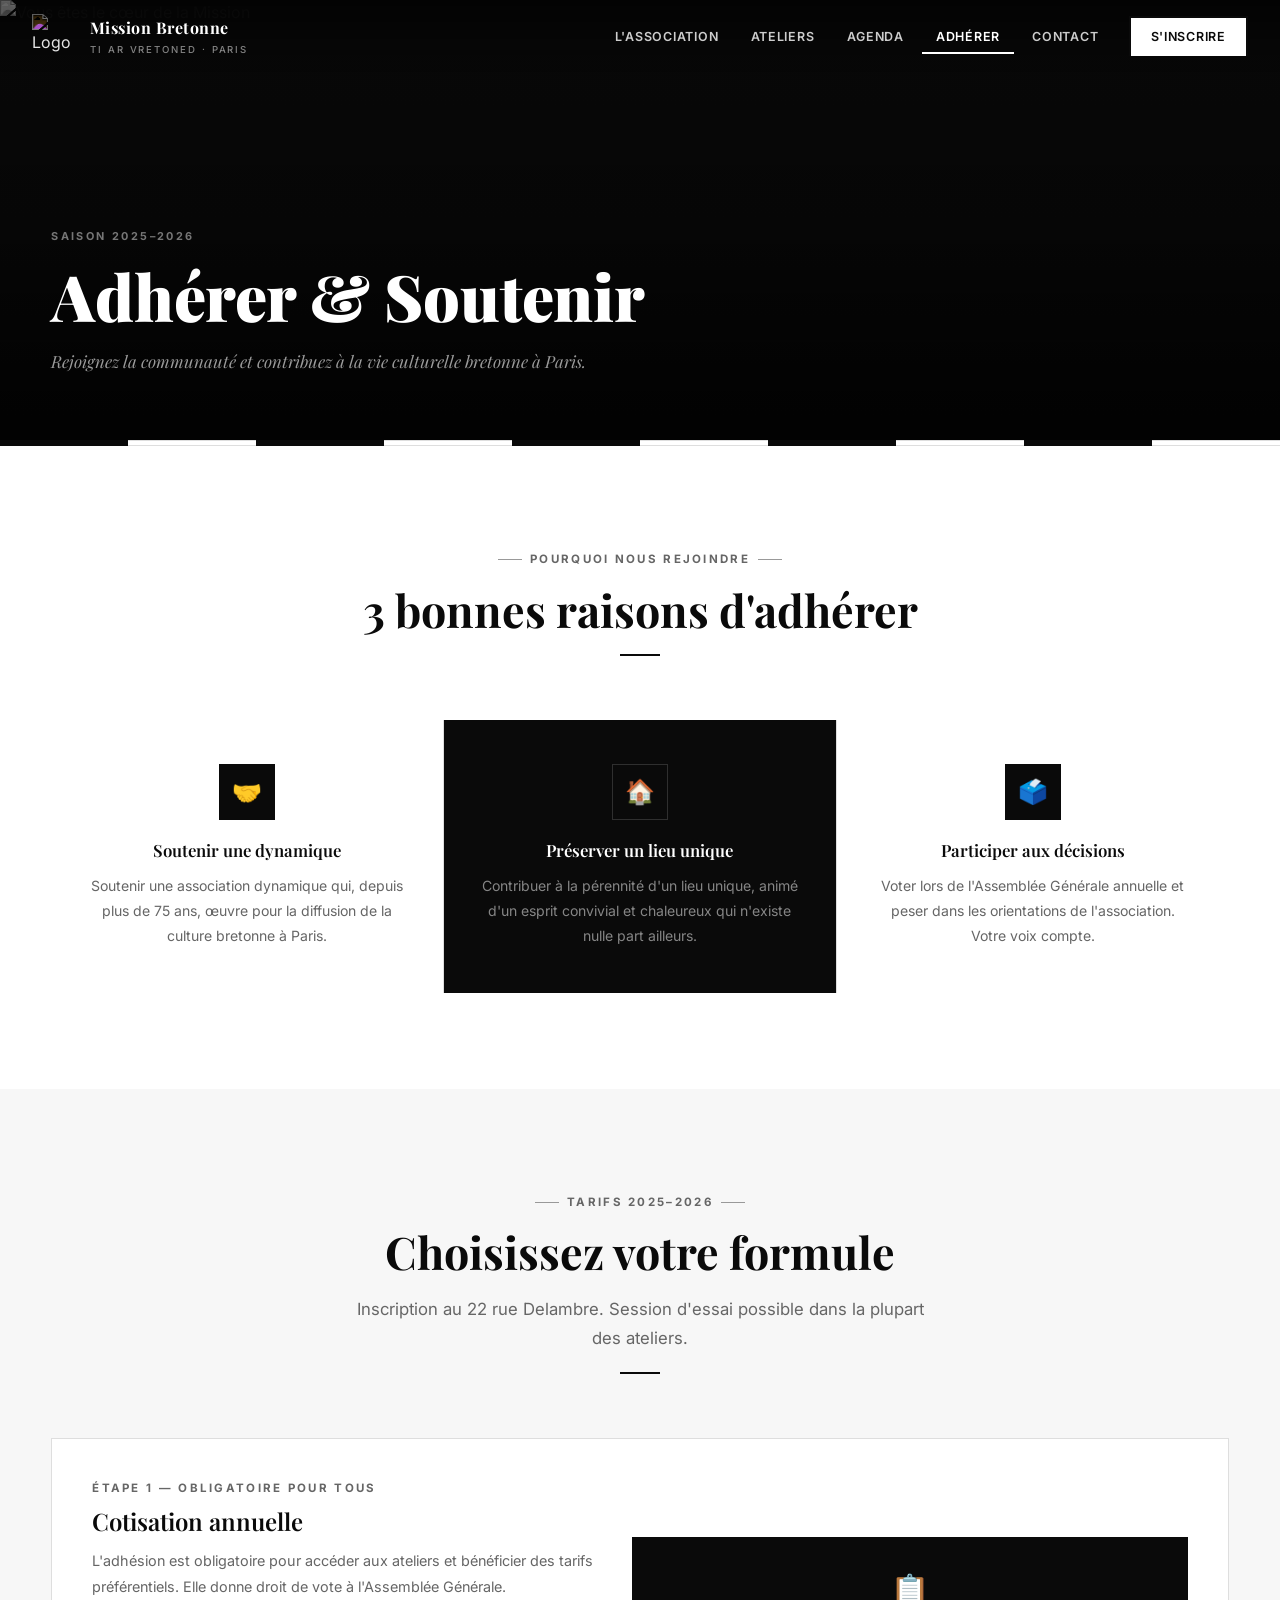
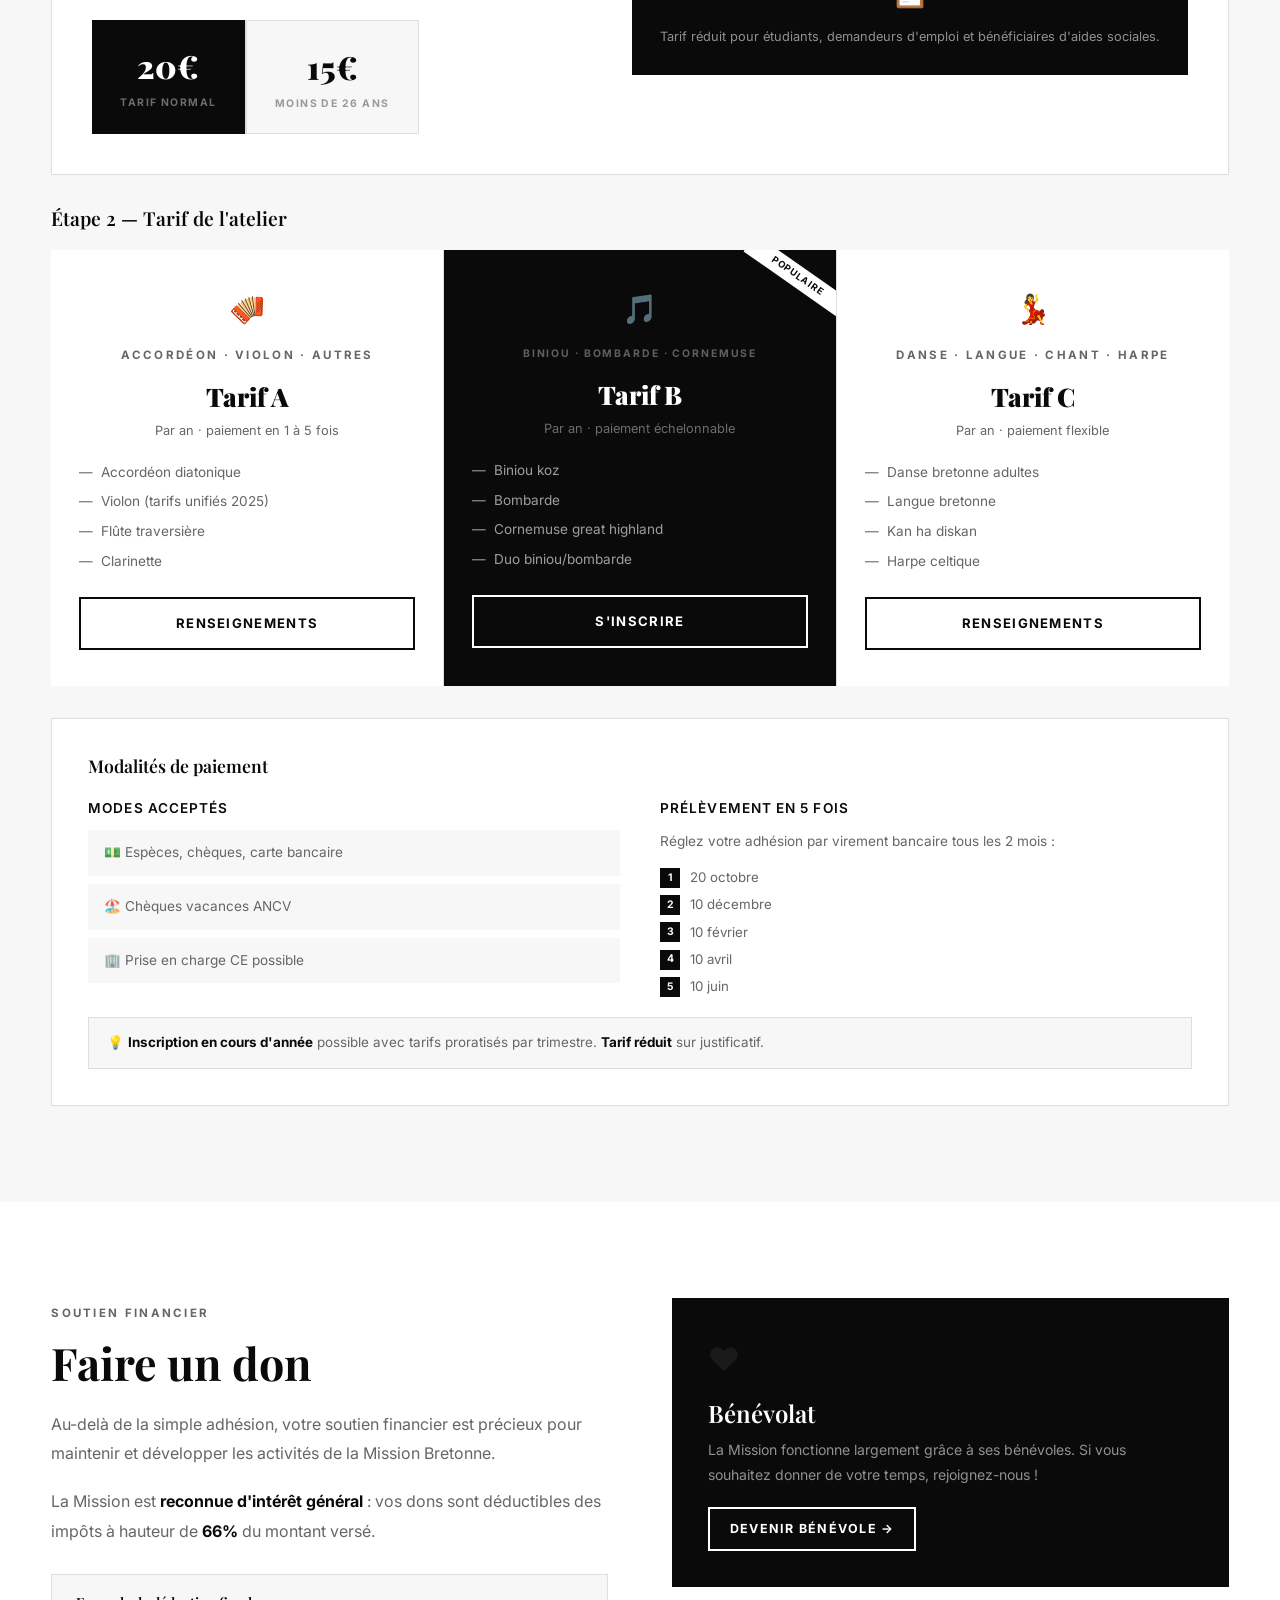
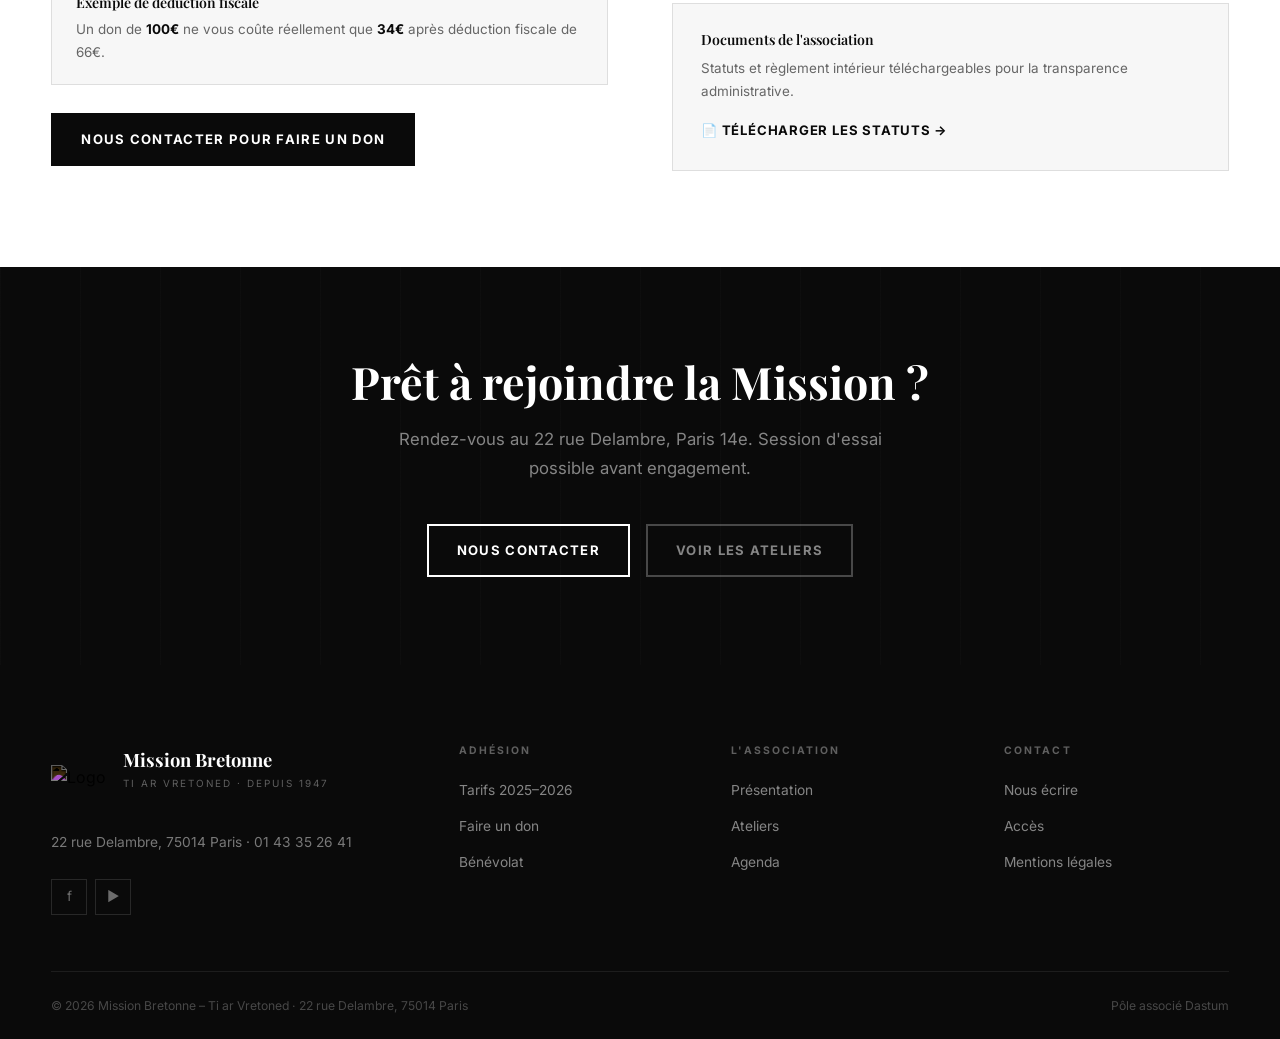
==== commit 1f411a51: "Refonte design : noir & blanc + vraies photos du site - Palette gwen ha du (noir/blanc) remplaçant n" ====
--- a/adhesion.html
+++ b/adhesion.html
@@ -8,11 +8,13 @@
 </head>
 <body>
 
-  <!-- NAV -->
   <nav class="navbar scrolled" id="navbar">
     <a href="index.html" class="nav-logo">
-      <span class="brand">Mission Bretonne</span>
-      <span class="brand-sub">Ti ar Vretoned · Paris</span>
+      <img src="https://www.missionbretonne.bzh/wp-content/uploads/2011/06/LOGO-MISSION-e1308867355615.jpg" alt="Logo" />
+      <div class="nav-logo-text">
+        <span class="brand">Mission Bretonne</span>
+        <span class="brand-sub">Ti ar Vretoned · Paris</span>
+      </div>
     </a>
     <ul class="nav-links">
       <li><a href="presentation.html">L'association</a></li>
@@ -20,22 +22,26 @@
       <li><a href="agenda.html">Agenda</a></li>
       <li><a href="adhesion.html" class="active">Adhérer</a></li>
       <li><a href="contact.html">Contact</a></li>
-      <li><a href="adhesion.html" class="btn btn-primary nav-cta" style="margin-left:8px">S'inscrire</a></li>
+      <li><a href="adhesion.html" class="btn btn-primary nav-cta">S'inscrire</a></li>
     </ul>
     <div class="hamburger" onclick="toggleMenu()"><span></span><span></span><span></span></div>
   </nav>
 
-  <!-- PAGE HERO -->
+  <!-- PAGE HERO avec vraie photo -->
   <section class="page-hero">
-    <div class="page-hero-bg" style="background:linear-gradient(135deg,rgba(28,43,74,.95) 0%,rgba(45,90,61,.65) 100%),url('https://images.unsplash.com/photo-1529156069898-49953e39b3ac?w=1400&q=80') center/cover no-repeat"></div>
+    <img class="page-hero-img"
+      src="https://www.missionbretonne.bzh/wp-content/uploads/2020/03/Vous-%C3%AAtes-le-coeur-de-la-Mission-820x283.png"
+      alt="Vous êtes le cœur de la Mission" />
+    <div class="page-hero-overlay"></div>
     <div class="container">
       <div class="page-hero-content">
-        <div class="eyebrow">Saison 2025–2026</div>
+        <span class="eyebrow">Saison 2025–2026</span>
         <h1>Adhérer & Soutenir</h1>
         <p>Rejoignez la communauté et contribuez à la vie culturelle bretonne à Paris.</p>
       </div>
     </div>
   </section>
+  <div class="gwenn-ha-du"><span></span><span></span><span></span><span></span><span></span><span></span><span></span><span></span><span></span><span></span></div>
 
   <!-- POURQUOI ADHÉRER -->
   <section class="section">
@@ -45,255 +51,196 @@
         <h2>3 bonnes raisons d'adhérer</h2>
         <div class="divider"></div>
       </div>
-      <div class="grid-3" style="margin-bottom:64px">
-        <div style="text-align:center;padding:40px 28px;background:var(--white);border-radius:var(--radius-md);box-shadow:var(--shadow-sm)">
-          <div style="width:72px;height:72px;background:var(--gold-pale);border-radius:50%;display:flex;align-items:center;justify-content:center;font-size:2rem;margin:0 auto 20px">🤝</div>
-          <h3 style="color:var(--navy);margin-bottom:12px;font-size:1.1rem">Soutenir une dynamique</h3>
-          <p style="color:var(--text-light);font-size:.9rem;line-height:1.75">Soutenir une association dynamique qui, depuis plus de 75 ans, œuvre pour la diffusion de la culture bretonne à Paris et au-delà.</p>
-        </div>
-        <div style="text-align:center;padding:40px 28px;background:var(--navy);border-radius:var(--radius-md)">
-          <div style="width:72px;height:72px;background:rgba(201,168,76,.2);border-radius:50%;display:flex;align-items:center;justify-content:center;font-size:2rem;margin:0 auto 20px">🏠</div>
-          <h3 style="color:var(--white);margin-bottom:12px;font-size:1.1rem">Préserver un lieu unique</h3>
-          <p style="color:rgba(255,255,255,.65);font-size:.9rem;line-height:1.75">Contribuer à la pérennité d'un lieu unique, animé d'un esprit convivial et chaleureux qui n'existe nulle part ailleurs.</p>
-        </div>
-        <div style="text-align:center;padding:40px 28px;background:var(--white);border-radius:var(--radius-md);box-shadow:var(--shadow-sm)">
-          <div style="width:72px;height:72px;background:var(--gold-pale);border-radius:50%;display:flex;align-items:center;justify-content:center;font-size:2rem;margin:0 auto 20px">🗳️</div>
-          <h3 style="color:var(--navy);margin-bottom:12px;font-size:1.1rem">Participer aux décisions</h3>
-          <p style="color:var(--text-light);font-size:.9rem;line-height:1.75">Voter lors de l'Assemblée Générale annuelle et peser dans les orientations de l'association. Votre voix compte.</p>
+      <div style="display:grid;grid-template-columns:repeat(3,1fr);gap:1px;background:var(--border)">
+        <div style="background:var(--white);padding:44px 36px;text-align:center">
+          <div style="width:56px;height:56px;background:var(--black);display:flex;align-items:center;justify-content:center;font-size:1.5rem;margin:0 auto 20px">🤝</div>
+          <h3 style="color:var(--black);margin-bottom:12px;font-size:1.05rem">Soutenir une dynamique</h3>
+          <p style="color:var(--gray);font-size:.88rem;line-height:1.8">Soutenir une association dynamique qui, depuis plus de 75 ans, œuvre pour la diffusion de la culture bretonne à Paris.</p>
+        </div>
+        <div style="background:var(--black);padding:44px 36px;text-align:center">
+          <div style="width:56px;height:56px;border:1px solid rgba(255,255,255,.15);display:flex;align-items:center;justify-content:center;font-size:1.5rem;margin:0 auto 20px">🏠</div>
+          <h3 style="color:var(--white);margin-bottom:12px;font-size:1.05rem">Préserver un lieu unique</h3>
+          <p style="color:rgba(255,255,255,.5);font-size:.88rem;line-height:1.8">Contribuer à la pérennité d'un lieu unique, animé d'un esprit convivial et chaleureux qui n'existe nulle part ailleurs.</p>
+        </div>
+        <div style="background:var(--white);padding:44px 36px;text-align:center">
+          <div style="width:56px;height:56px;background:var(--black);display:flex;align-items:center;justify-content:center;font-size:1.5rem;margin:0 auto 20px">🗳️</div>
+          <h3 style="color:var(--black);margin-bottom:12px;font-size:1.05rem">Participer aux décisions</h3>
+          <p style="color:var(--gray);font-size:.88rem;line-height:1.8">Voter lors de l'Assemblée Générale annuelle et peser dans les orientations de l'association. Votre voix compte.</p>
         </div>
       </div>
     </div>
   </section>
 
   <!-- TARIFS -->
-  <section class="section section--cream">
+  <section class="section section--gray" id="tarifs">
     <div class="container">
       <div class="section-header">
         <span class="eyebrow">Tarifs 2025–2026</span>
         <h2>Choisissez votre formule</h2>
-        <p>Inscription physique au 22 rue Delambre, 75014 Paris. Session d'essai possible dans la plupart des ateliers.</p>
+        <p>Inscription au 22 rue Delambre. Session d'essai possible dans la plupart des ateliers.</p>
         <div class="divider"></div>
       </div>
 
-      <!-- ADHÉSION -->
-      <div style="background:var(--white);border-radius:var(--radius-lg);padding:40px;box-shadow:var(--shadow-md);margin-bottom:40px">
-        <div style="display:grid;grid-template-columns:1fr auto;gap:24px;align-items:center;flex-wrap:wrap">
-          <div>
-            <span style="color:var(--gold);font-size:.72rem;font-weight:700;letter-spacing:.15em;text-transform:uppercase;display:block;margin-bottom:8px">Étape 1 — Obligatoire</span>
-            <h3 style="color:var(--navy);margin-bottom:10px">Cotisation annuelle</h3>
-            <p style="color:var(--text-light);font-size:.92rem;line-height:1.75;margin-bottom:16px">
-              L'adhésion est obligatoire pour accéder aux ateliers et bénéficier des tarifs adhérents pour les événements.
-              Elle vous donne également le droit de vote à l'Assemblée Générale.
-            </p>
-            <div style="display:flex;gap:16px;flex-wrap:wrap">
-              <div style="background:var(--gold-pale);border-radius:var(--radius-sm);padding:12px 20px;text-align:center">
-                <div style="font-family:var(--font-serif);font-size:1.8rem;font-weight:700;color:var(--navy)">20€</div>
-                <div style="font-size:.72rem;letter-spacing:.08em;text-transform:uppercase;color:var(--text-light)">Tarif normal</div>
-              </div>
-              <div style="background:var(--cream-dark);border-radius:var(--radius-sm);padding:12px 20px;text-align:center">
-                <div style="font-family:var(--font-serif);font-size:1.8rem;font-weight:700;color:var(--navy)">15€</div>
-                <div style="font-size:.72rem;letter-spacing:.08em;text-transform:uppercase;color:var(--text-light)">Moins de 26 ans</div>
-              </div>
-            </div>
-          </div>
-          <div style="background:var(--navy);border-radius:var(--radius-md);padding:28px;text-align:center;min-width:180px">
-            <div style="font-size:2.5rem;margin-bottom:8px">🏆</div>
-            <p style="color:rgba(255,255,255,.75);font-size:.82rem;line-height:1.6">Tarif réduit pour étudiants, demandeurs d'emploi et bénéficiaires d'aides sociales</p>
-          </div>
+      <!-- COTISATION -->
+      <div style="background:var(--white);border:1px solid var(--border);padding:40px;margin-bottom:32px;display:grid;grid-template-columns:1fr auto;gap:32px;align-items:center">
+        <div>
+          <span class="eyebrow" style="display:block;margin-bottom:10px">Étape 1 — Obligatoire pour tous</span>
+          <h3 style="color:var(--black);margin-bottom:12px">Cotisation annuelle</h3>
+          <p style="color:var(--gray);font-size:.9rem;line-height:1.8;margin-bottom:20px">L'adhésion est obligatoire pour accéder aux ateliers et bénéficier des tarifs préférentiels. Elle donne droit de vote à l'Assemblée Générale.</p>
+          <div style="display:flex;gap:1px;background:var(--border);display:inline-flex">
+            <div style="background:var(--black);padding:20px 28px;text-align:center">
+              <div style="font-family:var(--font-serif);font-size:2rem;font-weight:900;color:var(--white)">20€</div>
+              <div style="font-size:.65rem;font-weight:700;letter-spacing:.14em;text-transform:uppercase;color:rgba(255,255,255,.4);margin-top:4px">Tarif normal</div>
+            </div>
+            <div style="background:var(--off-white);padding:20px 28px;text-align:center;border:1px solid var(--border)">
+              <div style="font-family:var(--font-serif);font-size:2rem;font-weight:900;color:var(--black)">15€</div>
+              <div style="font-size:.65rem;font-weight:700;letter-spacing:.14em;text-transform:uppercase;color:var(--gray-light);margin-top:4px">Moins de 26 ans</div>
+            </div>
+          </div>
+        </div>
+        <div style="background:var(--black);padding:28px;text-align:center;min-width:180px">
+          <div style="font-size:2rem;margin-bottom:10px">📋</div>
+          <p style="color:rgba(255,255,255,.55);font-size:.8rem;line-height:1.65">Tarif réduit pour étudiants, demandeurs d'emploi et bénéficiaires d'aides sociales.</p>
         </div>
       </div>
 
       <!-- ATELIERS TARIFS -->
-      <h3 style="color:var(--navy);margin-bottom:24px;font-size:1.3rem">Étape 2 — Tarifs des ateliers</h3>
-      <div style="display:grid;grid-template-columns:repeat(3,1fr);gap:20px;margin-bottom:40px">
-
-        <div class="price-card">
-          <div class="price-icon">🪗</div>
-          <div class="price-title">Accordéon · Violon · Autres instruments</div>
-          <div class="price-num" style="font-size:2rem">Tarif A</div>
-          <div class="price-period">Par an — paiement en 1 à 5 fois</div>
-          <ul class="price-features">
-            <li>Accordéon diatonique</li>
-            <li>Violon (tarifs unifiés 2025)</li>
-            <li>Flûte traversière</li>
-            <li>Clarinette</li>
-            <li>~10 élèves par groupe</li>
+      <h3 style="color:var(--black);margin-bottom:20px;font-size:1.2rem">Étape 2 — Tarif de l'atelier</h3>
+      <div style="display:grid;grid-template-columns:repeat(3,1fr);gap:1px;background:var(--border);margin-bottom:32px">
+
+        <div style="background:var(--white);padding:36px 28px;text-align:center">
+          <div style="font-size:1.8rem;margin-bottom:14px">🪗</div>
+          <span class="eyebrow" style="display:block;margin-bottom:12px">Accordéon · Violon · Autres</span>
+          <div style="font-family:var(--font-serif);font-size:1.6rem;font-weight:900;color:var(--black);margin-bottom:4px">Tarif A</div>
+          <div style="font-size:.8rem;color:var(--gray);margin-bottom:20px">Par an · paiement en 1 à 5 fois</div>
+          <ul style="text-align:left;display:flex;flex-direction:column;gap:8px;margin-bottom:24px">
+            <li style="font-size:.85rem;color:var(--gray);display:flex;align-items:center;gap:8px"><span>—</span>Accordéon diatonique</li>
+            <li style="font-size:.85rem;color:var(--gray);display:flex;align-items:center;gap:8px"><span>—</span>Violon (tarifs unifiés 2025)</li>
+            <li style="font-size:.85rem;color:var(--gray);display:flex;align-items:center;gap:8px"><span>—</span>Flûte traversière</li>
+            <li style="font-size:.85rem;color:var(--gray);display:flex;align-items:center;gap:8px"><span>—</span>Clarinette</li>
           </ul>
           <a href="contact.html" class="btn btn-outline-dark" style="width:100%;justify-content:center">Renseignements</a>
         </div>
 
-        <div class="price-card featured">
-          <div class="price-badge">Populaire</div>
-          <div class="price-icon">🎵</div>
-          <div class="price-title">Biniou · Bombarde · Cornemuse</div>
-          <div class="price-num" style="font-size:2rem">Tarif B</div>
-          <div class="price-period">Par an — paiement échelonnable</div>
-          <ul class="price-features">
-            <li>Biniou koz</li>
-            <li>Bombarde</li>
-            <li>Cornemuse (great highland)</li>
-            <li>Duo biniou/bombarde</li>
-            <li>Tous niveaux</li>
+        <div style="background:var(--black);padding:36px 28px;text-align:center;position:relative;overflow:hidden">
+          <div style="position:absolute;top:16px;right:-20px;background:var(--white);color:var(--black);font-size:.58rem;font-weight:700;letter-spacing:.1em;text-transform:uppercase;padding:3px 28px;transform:rotate(35deg)">Populaire</div>
+          <div style="font-size:1.8rem;margin-bottom:14px">🎵</div>
+          <span style="font-size:.65rem;font-weight:700;letter-spacing:.18em;text-transform:uppercase;color:rgba(255,255,255,.35);display:block;margin-bottom:12px">Biniou · Bombarde · Cornemuse</span>
+          <div style="font-family:var(--font-serif);font-size:1.6rem;font-weight:900;color:var(--white);margin-bottom:4px">Tarif B</div>
+          <div style="font-size:.8rem;color:rgba(255,255,255,.4);margin-bottom:20px">Par an · paiement échelonnable</div>
+          <ul style="text-align:left;display:flex;flex-direction:column;gap:8px;margin-bottom:24px">
+            <li style="font-size:.85rem;color:rgba(255,255,255,.6);display:flex;align-items:center;gap:8px"><span>—</span>Biniou koz</li>
+            <li style="font-size:.85rem;color:rgba(255,255,255,.6);display:flex;align-items:center;gap:8px"><span>—</span>Bombarde</li>
+            <li style="font-size:.85rem;color:rgba(255,255,255,.6);display:flex;align-items:center;gap:8px"><span>—</span>Cornemuse great highland</li>
+            <li style="font-size:.85rem;color:rgba(255,255,255,.6);display:flex;align-items:center;gap:8px"><span>—</span>Duo biniou/bombarde</li>
           </ul>
-          <a href="contact.html" class="btn btn-primary" style="width:100%;justify-content:center">S'inscrire</a>
-        </div>
-
-        <div class="price-card">
-          <div class="price-icon">💃</div>
-          <div class="price-title">Danse · Langue · Chant · Harpe</div>
-          <div class="price-num" style="font-size:2rem">Tarif C</div>
-          <div class="price-period">Par an — paiement flexible</div>
-          <ul class="price-features">
-            <li>Danse bretonne adultes</li>
-            <li>Langue bretonne</li>
-            <li>Kan ha diskan</li>
-            <li>Chant gallo</li>
-            <li>Harpe celtique</li>
+          <a href="contact.html" class="btn btn-outline" style="width:100%;justify-content:center">S'inscrire</a>
+        </div>
+
+        <div style="background:var(--white);padding:36px 28px;text-align:center">
+          <div style="font-size:1.8rem;margin-bottom:14px">💃</div>
+          <span class="eyebrow" style="display:block;margin-bottom:12px">Danse · Langue · Chant · Harpe</span>
+          <div style="font-family:var(--font-serif);font-size:1.6rem;font-weight:900;color:var(--black);margin-bottom:4px">Tarif C</div>
+          <div style="font-size:.8rem;color:var(--gray);margin-bottom:20px">Par an · paiement flexible</div>
+          <ul style="text-align:left;display:flex;flex-direction:column;gap:8px;margin-bottom:24px">
+            <li style="font-size:.85rem;color:var(--gray);display:flex;align-items:center;gap:8px"><span>—</span>Danse bretonne adultes</li>
+            <li style="font-size:.85rem;color:var(--gray);display:flex;align-items:center;gap:8px"><span>—</span>Langue bretonne</li>
+            <li style="font-size:.85rem;color:var(--gray);display:flex;align-items:center;gap:8px"><span>—</span>Kan ha diskan</li>
+            <li style="font-size:.85rem;color:var(--gray);display:flex;align-items:center;gap:8px"><span>—</span>Harpe celtique</li>
           </ul>
           <a href="contact.html" class="btn btn-outline-dark" style="width:100%;justify-content:center">Renseignements</a>
         </div>
 
       </div>
 
-      <!-- INFOS PRATIQUES PAIEMENT -->
-      <div style="background:var(--white);border-radius:var(--radius-lg);padding:40px;box-shadow:var(--shadow-sm)">
-        <h3 style="color:var(--navy);margin-bottom:24px">Modalités de paiement</h3>
-        <div style="display:grid;grid-template-columns:repeat(2,1fr);gap:32px">
+      <!-- PAIEMENT -->
+      <div style="background:var(--white);border:1px solid var(--border);padding:36px">
+        <h3 style="color:var(--black);margin-bottom:24px;font-size:1.1rem">Modalités de paiement</h3>
+        <div style="display:grid;grid-template-columns:1fr 1fr;gap:40px">
           <div>
-            <h4 style="color:var(--navy);margin-bottom:12px;font-size:.95rem">Modes acceptés</h4>
-            <div style="display:flex;flex-direction:column;gap:10px">
-              <div style="display:flex;align-items:center;gap:12px;padding:12px;background:var(--cream);border-radius:var(--radius-sm)">
-                <span style="font-size:1.3rem">💵</span>
-                <span style="font-size:.88rem;color:var(--text-light)">Espèces, chèques, carte bancaire</span>
-              </div>
-              <div style="display:flex;align-items:center;gap:12px;padding:12px;background:var(--cream);border-radius:var(--radius-sm)">
-                <span style="font-size:1.3rem">🏖️</span>
-                <span style="font-size:.88rem;color:var(--text-light)">Chèques vacances ANCV acceptés</span>
-              </div>
-              <div style="display:flex;align-items:center;gap:12px;padding:12px;background:var(--cream);border-radius:var(--radius-sm)">
-                <span style="font-size:1.3rem">🏢</span>
-                <span style="font-size:.88rem;color:var(--text-light)">Prise en charge partielle par le CE possible</span>
-              </div>
+            <h4 style="color:var(--black);margin-bottom:14px;font-size:.85rem;font-family:var(--font-sans);text-transform:uppercase;letter-spacing:.08em">Modes acceptés</h4>
+            <div style="display:flex;flex-direction:column;gap:8px">
+              <div style="display:flex;align-items:center;gap:12px;padding:12px 16px;background:var(--off-white);font-size:.85rem;color:var(--gray)">💵 Espèces, chèques, carte bancaire</div>
+              <div style="display:flex;align-items:center;gap:12px;padding:12px 16px;background:var(--off-white);font-size:.85rem;color:var(--gray)">🏖️ Chèques vacances ANCV</div>
+              <div style="display:flex;align-items:center;gap:12px;padding:12px 16px;background:var(--off-white);font-size:.85rem;color:var(--gray)">🏢 Prise en charge CE possible</div>
             </div>
           </div>
           <div>
-            <h4 style="color:var(--navy);margin-bottom:12px;font-size:.95rem">Prélèvement en 5 fois</h4>
-            <p style="color:var(--text-light);font-size:.88rem;line-height:1.7;margin-bottom:16px">
-              Pour ne pas grever votre budget, réglez votre adhésion par virement bancaire tous les 2 mois :
-            </p>
-            <div style="display:flex;flex-direction:column;gap:8px">
-              {["20 octobre","10 décembre","10 février","10 avril","10 juin"].map((d,i) =>
-                `<div style="display:flex;align-items:center;gap:12px;font-size:.85rem">
-                  <span style="width:22px;height:22px;background:var(--gold);border-radius:50%;display:flex;align-items:center;justify-content:center;font-size:.7rem;font-weight:700;color:var(--navy);flex-shrink:0">${i+1}</span>
-                  <span style="color:var(--text-light)">${d}</span>
-                </div>`
-              ).join('')}
-            </div>
-          </div>
-        </div>
-        <div style="background:var(--gold-pale);border-radius:var(--radius-sm);padding:16px 20px;margin-top:24px;font-size:.88rem;color:#7A5A10">
-          💡 <strong>Inscription en cours d'année</strong> — possible avec tarifs proratisés par trimestre.
-          <strong>Tarif réduit</strong> pour étudiants, demandeurs d'emploi et bénéficiaires d'aides sociales.
-        </div>
-      </div>
-    </div>
-  </section>
-
-  <!-- FAIRE UN DON -->
+            <h4 style="color:var(--black);margin-bottom:14px;font-size:.85rem;font-family:var(--font-sans);text-transform:uppercase;letter-spacing:.08em">Prélèvement en 5 fois</h4>
+            <p style="color:var(--gray);font-size:.85rem;margin-bottom:14px;line-height:1.7">Réglez votre adhésion par virement bancaire tous les 2 mois :</p>
+            <div style="display:flex;flex-direction:column;gap:6px">
+              <div style="display:flex;align-items:center;gap:10px;font-size:.83rem"><span style="width:20px;height:20px;background:var(--black);color:white;display:flex;align-items:center;justify-content:center;font-size:.65rem;font-weight:700;flex-shrink:0">1</span><span style="color:var(--gray)">20 octobre</span></div>
+              <div style="display:flex;align-items:center;gap:10px;font-size:.83rem"><span style="width:20px;height:20px;background:var(--black);color:white;display:flex;align-items:center;justify-content:center;font-size:.65rem;font-weight:700;flex-shrink:0">2</span><span style="color:var(--gray)">10 décembre</span></div>
+              <div style="display:flex;align-items:center;gap:10px;font-size:.83rem"><span style="width:20px;height:20px;background:var(--black);color:white;display:flex;align-items:center;justify-content:center;font-size:.65rem;font-weight:700;flex-shrink:0">3</span><span style="color:var(--gray)">10 février</span></div>
+              <div style="display:flex;align-items:center;gap:10px;font-size:.83rem"><span style="width:20px;height:20px;background:var(--black);color:white;display:flex;align-items:center;justify-content:center;font-size:.65rem;font-weight:700;flex-shrink:0">4</span><span style="color:var(--gray)">10 avril</span></div>
+              <div style="display:flex;align-items:center;gap:10px;font-size:.83rem"><span style="width:20px;height:20px;background:var(--black);color:white;display:flex;align-items:center;justify-content:center;font-size:.65rem;font-weight:700;flex-shrink:0">5</span><span style="color:var(--gray)">10 juin</span></div>
+            </div>
+          </div>
+        </div>
+        <div style="background:var(--off-white);border:1px solid var(--border);padding:14px 18px;margin-top:20px;font-size:.84rem;color:var(--gray)">
+          💡 <strong style="color:var(--black)">Inscription en cours d'année</strong> possible avec tarifs proratisés par trimestre. <strong style="color:var(--black)">Tarif réduit</strong> sur justificatif.
+        </div>
+      </div>
+    </div>
+  </section>
+
+  <!-- DON -->
   <section class="section" id="don">
     <div class="container">
       <div style="display:grid;grid-template-columns:1fr 1fr;gap:64px;align-items:center">
         <div>
-          <span style="color:var(--gold);font-size:.75rem;font-weight:600;letter-spacing:.15em;text-transform:uppercase;display:block;margin-bottom:12px">Soutien financier</span>
-          <h2 style="color:var(--navy);margin-bottom:20px">Faire un don</h2>
-          <p style="color:var(--text-light);margin-bottom:20px;line-height:1.8">
-            Au-delà de la simple adhésion, votre soutien financier est précieux pour maintenir
-            et développer les activités de la Mission Bretonne.
-          </p>
-          <p style="color:var(--text-light);margin-bottom:28px;line-height:1.8">
-            La Mission Bretonne est <strong>reconnue d'intérêt général</strong> : vos dons sont
-            déductibles des impôts à hauteur de <strong>66%</strong> du montant versé.
-          </p>
-          <div style="background:var(--gold-pale);border-radius:var(--radius-md);padding:24px;margin-bottom:28px">
-            <h4 style="color:var(--navy);margin-bottom:8px">Exemple de déduction fiscale</h4>
-            <p style="color:var(--text-light);font-size:.88rem;line-height:1.7">
-              Un don de <strong>100€</strong> ne vous coûte réellement que <strong>34€</strong>
-              après déduction fiscale de 66€ sur votre impôt sur le revenu.
-            </p>
+          <span class="eyebrow" style="display:block;margin-bottom:14px">Soutien financier</span>
+          <h2 style="color:var(--black);margin-bottom:20px">Faire un don</h2>
+          <p style="color:var(--gray);margin-bottom:18px;line-height:1.85">Au-delà de la simple adhésion, votre soutien financier est précieux pour maintenir et développer les activités de la Mission Bretonne.</p>
+          <p style="color:var(--gray);margin-bottom:28px;line-height:1.85">La Mission est <strong style="color:var(--black)">reconnue d'intérêt général</strong> : vos dons sont déductibles des impôts à hauteur de <strong style="color:var(--black)">66%</strong> du montant versé.</p>
+          <div style="background:var(--off-white);border:1px solid var(--border);padding:20px 24px;margin-bottom:28px">
+            <h4 style="color:var(--black);margin-bottom:6px;font-size:.88rem">Exemple de déduction fiscale</h4>
+            <p style="color:var(--gray);font-size:.84rem;line-height:1.7">Un don de <strong style="color:var(--black)">100€</strong> ne vous coûte réellement que <strong style="color:var(--black)">34€</strong> après déduction fiscale de 66€.</p>
           </div>
           <a href="contact.html" class="btn btn-primary">Nous contacter pour faire un don</a>
         </div>
-        <div style="display:flex;flex-direction:column;gap:20px">
-          <div style="background:var(--navy);border-radius:var(--radius-md);padding:36px;color:white">
-            <div style="font-size:2.5rem;margin-bottom:16px">❤️</div>
-            <h3 style="color:var(--gold);margin-bottom:12px">Bénévolat</h3>
-            <p style="color:rgba(255,255,255,.75);font-size:.92rem;line-height:1.75;margin-bottom:20px">
-              La Mission Bretonne fonctionne largement grâce à ses bénévoles.
-              Si vous souhaitez donner de votre temps, rejoignez-nous !
-            </p>
-            <a href="contact.html" class="btn btn-outline" style="font-size:.85rem;padding:10px 20px">Devenir bénévole →</a>
-          </div>
-          <div style="background:var(--cream-dark);border-radius:var(--radius-md);padding:28px">
-            <h4 style="color:var(--navy);margin-bottom:10px">Documents de l'association</h4>
-            <p style="color:var(--text-light);font-size:.88rem;line-height:1.7;margin-bottom:16px">
-              Statuts et règlement intérieur téléchargeables pour la transparence administrative.
-            </p>
-            <a href="#" style="font-size:.85rem;color:var(--navy);font-weight:600;display:flex;align-items:center;gap:6px">📄 Télécharger les statuts →</a>
-          </div>
-        </div>
-      </div>
-    </div>
-  </section>
-
-  <!-- INSCRIPTION CTA -->
+        <div style="display:flex;flex-direction:column;gap:16px">
+          <div style="background:var(--black);padding:36px">
+            <div style="font-size:2rem;margin-bottom:14px">❤️</div>
+            <h3 style="color:var(--white);margin-bottom:10px">Bénévolat</h3>
+            <p style="color:rgba(255,255,255,.55);font-size:.88rem;line-height:1.75;margin-bottom:20px">La Mission fonctionne largement grâce à ses bénévoles. Si vous souhaitez donner de votre temps, rejoignez-nous !</p>
+            <a href="contact.html" class="btn btn-outline" style="font-size:.78rem;padding:10px 20px">Devenir bénévole →</a>
+          </div>
+          <div style="background:var(--off-white);border:1px solid var(--border);padding:28px">
+            <h4 style="color:var(--black);margin-bottom:8px;font-size:.88rem">Documents de l'association</h4>
+            <p style="color:var(--gray);font-size:.84rem;line-height:1.7;margin-bottom:14px">Statuts et règlement intérieur téléchargeables pour la transparence administrative.</p>
+            <a href="#" style="font-size:.82rem;color:var(--black);font-weight:700;text-transform:uppercase;letter-spacing:.06em">📄 Télécharger les statuts →</a>
+          </div>
+        </div>
+      </div>
+    </div>
+  </section>
+
   <div class="banner-cta">
     <div class="container">
       <h2>Prêt à rejoindre la Mission ?</h2>
-      <p>Rendez-vous au 22 rue Delambre, Paris 14e, pour vous inscrire. Session d'essai possible avant engagement.</p>
+      <p>Rendez-vous au 22 rue Delambre, Paris 14e. Session d'essai possible avant engagement.</p>
       <div class="actions">
-        <a href="contact.html" class="btn btn-primary">Nous contacter</a>
-        <a href="ateliers.html" class="btn btn-outline">Voir les ateliers</a>
+        <a href="contact.html" class="btn btn-outline">Nous contacter</a>
+        <a href="ateliers.html" class="btn btn-outline-dark" style="border-color:rgba(255,255,255,.25);color:rgba(255,255,255,.5)">Voir les ateliers</a>
       </div>
     </div>
   </div>
 
-  <!-- FOOTER -->
   <footer class="footer">
     <div class="container">
       <div class="footer-grid">
         <div class="footer-brand">
-          <span class="brand">Mission Bretonne</span>
-          <span class="brand-sub">Ti ar Vretoned · Depuis 1947</span>
+          <div class="footer-logo">
+            <img src="https://www.missionbretonne.bzh/wp-content/uploads/2011/06/LOGO-MISSION-e1308867355615.jpg" alt="Logo" />
+            <div><span class="brand">Mission Bretonne</span><span class="brand-sub">Ti ar Vretoned · Depuis 1947</span></div>
+          </div>
           <p>22 rue Delambre, 75014 Paris · 01 43 35 26 41</p>
-          <div class="social-links">
-            <a href="#" class="social-link">f</a>
-            <a href="#" class="social-link">▶</a>
-          </div>
-        </div>
-        <div class="footer-col">
-          <h4>Adhésion</h4>
-          <ul>
-            <li><a href="#tarifs">Tarifs 2025–2026</a></li>
-            <li><a href="#don">Faire un don</a></li>
-            <li><a href="#">Bénévolat</a></li>
-          </ul>
-        </div>
-        <div class="footer-col">
-          <h4>L'association</h4>
-          <ul>
-            <li><a href="presentation.html">Présentation</a></li>
-            <li><a href="ateliers.html">Ateliers</a></li>
-            <li><a href="agenda.html">Agenda</a></li>
-          </ul>
-        </div>
-        <div class="footer-col">
-          <h4>Contact</h4>
-          <ul>
-            <li><a href="contact.html">Nous écrire</a></li>
-            <li><a href="contact.html#acces">Accès</a></li>
-            <li><a href="#">Mentions légales</a></li>
-          </ul>
-        </div>
+          <div class="social-links"><a href="#" class="social-link">f</a><a href="#" class="social-link">▶</a></div>
+        </div>
+        <div class="footer-col"><h4>Adhésion</h4><ul><li><a href="#tarifs">Tarifs 2025–2026</a></li><li><a href="#don">Faire un don</a></li><li><a href="#">Bénévolat</a></li></ul></div>
+        <div class="footer-col"><h4>L'association</h4><ul><li><a href="presentation.html">Présentation</a></li><li><a href="ateliers.html">Ateliers</a></li><li><a href="agenda.html">Agenda</a></li></ul></div>
+        <div class="footer-col"><h4>Contact</h4><ul><li><a href="contact.html">Nous écrire</a></li><li><a href="contact.html#acces">Accès</a></li><li><a href="#">Mentions légales</a></li></ul></div>
       </div>
       <div class="footer-bottom">
         <span>© 2026 Mission Bretonne – Ti ar Vretoned · 22 rue Delambre, 75014 Paris</span>
@@ -301,7 +248,6 @@
       </div>
     </div>
   </footer>
-
   <script>
     const nav = document.getElementById('navbar');
     window.addEventListener('scroll', () => nav.classList.toggle('scrolled', window.scrollY > 40));
--- a/style.css
+++ b/style.css
@@ -1,25 +1,23 @@
 /* ====================================================
    MISSION BRETONNE — Ti ar Vretoned
-   Design System
+   Design System · Gwen ha Du (Noir & Blanc)
    ==================================================== */
 
-@import url('https://fonts.googleapis.com/css2?family=Playfair+Display:ital,wght@0,400;0,600;0,700;1,400&family=Inter:wght@300;400;500;600&display=swap');
+@import url('https://fonts.googleapis.com/css2?family=Playfair+Display:ital,wght@0,400;0,600;0,700;0,900;1,400;1,600&family=Inter:wght@300;400;500;600;700&display=swap');
 
 /* ---- Custom Properties ---- */
 :root {
-  --navy:       #1C2B4A;
-  --navy-dark:  #111B30;
-  --navy-light: #2E4270;
-  --gold:       #C9A84C;
-  --gold-light: #E8C96A;
-  --gold-pale:  #F5E9C8;
-  --green:      #2D5A3D;
-  --cream:      #F8F5EF;
-  --cream-dark: #EDE8DF;
-  --white:      #FFFFFF;
-  --text:       #1C1C2E;
-  --text-light: #5A6070;
-  --border:     #D8D2C5;
+  --black:       #0A0A0A;
+  --dark:        #1A1A1A;
+  --dark-2:      #2A2A2A;
+  --dark-3:      #3A3A3A;
+  --gray:        #666666;
+  --gray-light:  #999999;
+  --border:      #DEDEDE;
+  --light:       #F0F0F0;
+  --off-white:   #F7F7F7;
+  --white:       #FFFFFF;
+  --accent:      #0A0A0A;
 
   --font-serif: 'Playfair Display', Georgia, serif;
   --font-sans:  'Inter', system-ui, sans-serif;
@@ -27,10 +25,9 @@
   --radius-sm:  6px;
   --radius-md:  12px;
   --radius-lg:  20px;
-  --shadow-sm:  0 2px 8px rgba(28,43,74,.08);
-  --shadow-md:  0 8px 32px rgba(28,43,74,.12);
-  --shadow-lg:  0 20px 60px rgba(28,43,74,.18);
-
+  --shadow-sm:  0 2px 8px rgba(0,0,0,.06);
+  --shadow-md:  0 8px 32px rgba(0,0,0,.10);
+  --shadow-lg:  0 20px 60px rgba(0,0,0,.16);
   --transition: 0.3s cubic-bezier(0.4, 0, 0.2, 1);
 }
 
@@ -39,8 +36,8 @@
 html { scroll-behavior: smooth; font-size: 16px; }
 body {
   font-family: var(--font-sans);
-  color: var(--text);
-  background: var(--cream);
+  color: var(--dark);
+  background: var(--white);
   line-height: 1.6;
   -webkit-font-smoothing: antialiased;
 }
@@ -50,57 +47,63 @@
 
 /* ---- Typography ---- */
 h1, h2, h3, h4 { font-family: var(--font-serif); line-height: 1.2; }
-h1 { font-size: clamp(2.4rem, 5vw, 4rem); font-weight: 700; }
-h2 { font-size: clamp(1.8rem, 3.5vw, 2.8rem); font-weight: 600; }
-h3 { font-size: clamp(1.2rem, 2.5vw, 1.6rem); font-weight: 600; }
-h4 { font-size: 1.1rem; font-weight: 600; }
+h1 { font-size: clamp(2.4rem, 5vw, 4rem); font-weight: 900; }
+h2 { font-size: clamp(1.8rem, 3.5vw, 2.8rem); font-weight: 700; }
+h3 { font-size: clamp(1.15rem, 2.5vw, 1.5rem); font-weight: 600; }
+h4 { font-size: 1rem; font-weight: 600; }
 p { line-height: 1.75; }
 
 /* ---- Layout ---- */
-.container {
-  width: min(1200px, 92%);
-  margin-inline: auto;
-}
-.section {
-  padding: 96px 0;
-}
+.container { width: min(1200px, 92%); margin-inline: auto; }
+.section { padding: 96px 0; }
 .section--sm { padding: 64px 0; }
-.section--dark {
-  background: var(--navy);
-  color: var(--white);
-}
-.section--cream { background: var(--cream-dark); }
+.section--dark  { background: var(--black); color: var(--white); }
+.section--gray  { background: var(--off-white); }
+.section--light { background: var(--light); }
 
 /* ---- Grid ---- */
-.grid-2 { display: grid; grid-template-columns: repeat(2, 1fr); gap: 32px; }
-.grid-3 { display: grid; grid-template-columns: repeat(3, 1fr); gap: 32px; }
-.grid-4 { display: grid; grid-template-columns: repeat(4, 1fr); gap: 24px; }
+.grid-2 { display: grid; grid-template-columns: repeat(2,1fr); gap: 32px; }
+.grid-3 { display: grid; grid-template-columns: repeat(3,1fr); gap: 32px; }
+.grid-4 { display: grid; grid-template-columns: repeat(4,1fr); gap: 24px; }
 
 /* ---- Section Header ---- */
 .section-header { text-align: center; margin-bottom: 64px; }
 .section-header .eyebrow {
-  display: inline-block;
-  font-size: 0.75rem;
-  font-weight: 600;
-  letter-spacing: 0.15em;
-  text-transform: uppercase;
-  color: var(--gold);
-  margin-bottom: 12px;
-}
-.section-header h2 { color: var(--navy); margin-bottom: 16px; }
+  display: inline-flex;
+  align-items: center;
+  gap: 8px;
+  font-size: 0.72rem;
+  font-weight: 700;
+  letter-spacing: 0.2em;
+  text-transform: uppercase;
+  color: var(--gray);
+  margin-bottom: 14px;
+}
+.section-header .eyebrow::before,
+.section-header .eyebrow::after {
+  content: '';
+  display: block;
+  width: 24px; height: 1px;
+  background: var(--gray-light);
+}
+.section-header h2 { color: var(--black); margin-bottom: 16px; }
 .section--dark .section-header h2 { color: var(--white); }
-.section-header p {
-  font-size: 1.1rem;
-  color: var(--text-light);
-  max-width: 620px;
-  margin-inline: auto;
-}
-.section--dark .section-header p { color: rgba(255,255,255,.65); }
+.section-header p { font-size: 1.05rem; color: var(--gray); max-width: 600px; margin-inline: auto; }
+.section--dark .section-header p { color: rgba(255,255,255,.5); }
 .divider {
-  width: 56px; height: 3px;
-  background: var(--gold);
-  margin: 16px auto 0;
-  border-radius: 2px;
+  width: 40px; height: 2px;
+  background: var(--black);
+  margin: 18px auto 0;
+}
+.section--dark .divider { background: var(--white); }
+
+/* Eyebrow inline */
+.eyebrow {
+  font-size: 0.72rem;
+  font-weight: 700;
+  letter-spacing: 0.2em;
+  text-transform: uppercase;
+  color: var(--gray);
 }
 
 /* ---- Buttons ---- */
@@ -109,21 +112,24 @@
   align-items: center;
   gap: 8px;
   padding: 14px 28px;
-  border-radius: var(--radius-sm);
+  border-radius: 0;
   font-family: var(--font-sans);
-  font-size: 0.9rem;
-  font-weight: 600;
-  letter-spacing: 0.03em;
+  font-size: 0.82rem;
+  font-weight: 700;
+  letter-spacing: 0.1em;
+  text-transform: uppercase;
   cursor: pointer;
   border: 2px solid transparent;
   transition: var(--transition);
 }
 .btn-primary {
-  background: var(--gold);
-  color: var(--navy);
+  background: var(--black);
+  color: var(--white);
+  border-color: var(--black);
 }
 .btn-primary:hover {
-  background: var(--gold-light);
+  background: var(--dark-3);
+  border-color: var(--dark-3);
   transform: translateY(-2px);
   box-shadow: var(--shadow-md);
 }
@@ -134,34 +140,47 @@
 }
 .btn-outline:hover {
   background: var(--white);
-  color: var(--navy);
+  color: var(--black);
   transform: translateY(-2px);
 }
 .btn-outline-dark {
   background: transparent;
-  border-color: var(--navy);
-  color: var(--navy);
+  border-color: var(--black);
+  color: var(--black);
 }
 .btn-outline-dark:hover {
-  background: var(--navy);
+  background: var(--black);
   color: var(--white);
   transform: translateY(-2px);
 }
 .btn-ghost {
   background: transparent;
-  color: var(--gold);
+  color: var(--black);
   padding-left: 0;
   padding-right: 0;
-  border-color: transparent;
+  border: none;
+  letter-spacing: 0.06em;
 }
 .btn-ghost:hover { gap: 14px; }
+
+/* ---- Gwen ha Du stripe ---- */
+.gwenn-ha-du {
+  display: flex;
+  height: 6px;
+  width: 100%;
+}
+.gwenn-ha-du span {
+  flex: 1;
+}
+.gwenn-ha-du span:nth-child(odd)  { background: var(--black); }
+.gwenn-ha-du span:nth-child(even) { background: var(--white); border-top: 1px solid var(--border); border-bottom: 1px solid var(--border); }
 
 /* ---- Nav ---- */
 .navbar {
   position: fixed;
   top: 0; left: 0; right: 0;
   z-index: 100;
-  padding: 0 24px;
+  padding: 0 32px;
   height: 72px;
   display: flex;
   align-items: center;
@@ -169,58 +188,70 @@
   transition: var(--transition);
 }
 .navbar.scrolled {
-  background: rgba(28,43,74,.97);
+  background: rgba(10,10,10,.97);
   backdrop-filter: blur(12px);
-  box-shadow: 0 2px 24px rgba(0,0,0,.25);
+  box-shadow: 0 2px 24px rgba(0,0,0,.4);
 }
 .navbar:not(.scrolled) {
-  background: linear-gradient(180deg, rgba(0,0,0,.4) 0%, transparent 100%);
+  background: linear-gradient(180deg, rgba(0,0,0,.55) 0%, transparent 100%);
 }
 .nav-logo {
   display: flex;
-  flex-direction: column;
-  gap: 1px;
-}
+  align-items: center;
+  gap: 14px;
+}
+.nav-logo img {
+  width: 44px;
+  height: 44px;
+  object-fit: contain;
+  filter: invert(1);
+}
+.nav-logo-text { display: flex; flex-direction: column; gap: 1px; }
 .nav-logo .brand {
   font-family: var(--font-serif);
-  font-size: 1.1rem;
-  font-weight: 700;
-  color: var(--white);
-  letter-spacing: 0.02em;
+  font-size: 1rem;
+  font-weight: 700;
+  color: var(--white);
+  letter-spacing: 0.03em;
 }
 .nav-logo .brand-sub {
-  font-size: 0.65rem;
-  letter-spacing: 0.18em;
-  text-transform: uppercase;
-  color: var(--gold);
+  font-size: 0.6rem;
+  letter-spacing: 0.2em;
+  text-transform: uppercase;
+  color: rgba(255,255,255,.5);
   font-weight: 500;
 }
 .nav-links {
   display: flex;
   align-items: center;
-  gap: 8px;
+  gap: 4px;
 }
 .nav-links a {
-  font-size: 0.85rem;
-  font-weight: 500;
-  color: rgba(255,255,255,.85);
+  font-size: 0.78rem;
+  font-weight: 600;
+  color: rgba(255,255,255,.8);
   padding: 8px 14px;
-  border-radius: var(--radius-sm);
-  transition: var(--transition);
-  letter-spacing: 0.02em;
+  letter-spacing: 0.06em;
+  text-transform: uppercase;
+  transition: var(--transition);
+  border-bottom: 2px solid transparent;
 }
 .nav-links a:hover,
 .nav-links a.active {
   color: var(--white);
-  background: rgba(255,255,255,.1);
+  border-bottom-color: var(--white);
 }
 .nav-cta {
-  background: var(--gold) !important;
-  color: var(--navy) !important;
-  padding: 8px 18px !important;
+  background: var(--white) !important;
+  color: var(--black) !important;
+  border-bottom: none !important;
+  margin-left: 12px !important;
+  padding: 9px 20px !important;
+  border-radius: 0 !important;
 }
 .nav-cta:hover {
-  background: var(--gold-light) !important;
+  background: var(--light) !important;
+  transform: translateY(-1px);
 }
 .hamburger {
   display: none;
@@ -231,10 +262,8 @@
 }
 .hamburger span {
   display: block;
-  width: 24px;
-  height: 2px;
+  width: 24px; height: 2px;
   background: var(--white);
-  border-radius: 2px;
   transition: var(--transition);
 }
 
@@ -245,66 +274,76 @@
   display: flex;
   align-items: center;
   overflow: hidden;
-  background: var(--navy-dark);
+  background: var(--black);
 }
 .hero-bg {
   position: absolute;
   inset: 0;
-  background:
-    linear-gradient(135deg, rgba(28,43,74,.92) 0%, rgba(17,27,48,.75) 100%),
-    url('https://images.unsplash.com/photo-1568602471122-7832951cc4c5?w=1600&q=80') center/cover no-repeat;
-}
-.hero-pattern {
+  background: linear-gradient(160deg, rgba(0,0,0,.75) 0%, rgba(0,0,0,.45) 60%, rgba(0,0,0,.7) 100%);
+}
+.hero-bg img {
   position: absolute;
   inset: 0;
-  background-image: url("data:image/svg+xml,%3Csvg width='60' height='60' viewBox='0 0 60 60' xmlns='http://www.w3.org/2000/svg'%3E%3Cg fill='none' fill-rule='evenodd'%3E%3Cg fill='%23C9A84C' fill-opacity='0.04'%3E%3Cpath d='M36 34v-4h-2v4h-4v2h4v4h2v-4h4v-2h-4zm0-30V0h-2v4h-4v2h4v4h2V6h4V4h-4zM6 34v-4H4v4H0v2h4v4h2v-4h4v-2H6zM6 4V0H4v4H0v2h4v4h2V6h4V4H6z'/%3E%3C/g%3E%3C/g%3E%3C/svg%3E");
-}
+  width: 100%;
+  height: 100%;
+  object-fit: cover;
+  z-index: -1;
+  filter: grayscale(100%) contrast(1.05);
+}
+/* Stripes overlay subtil */
+.hero-stripes {
+  position: absolute;
+  bottom: 0; left: 0; right: 0;
+  height: 8px;
+  display: flex;
+  z-index: 3;
+}
+.hero-stripes span { flex: 1; }
+.hero-stripes span:nth-child(odd)  { background: var(--white); }
+.hero-stripes span:nth-child(even) { background: var(--black); }
+
 .hero-content {
   position: relative;
   z-index: 2;
-  max-width: 760px;
+  max-width: 780px;
   padding-top: 80px;
 }
 .hero-eyebrow {
   display: inline-flex;
   align-items: center;
   gap: 10px;
-  font-size: 0.75rem;
-  font-weight: 600;
-  letter-spacing: 0.2em;
-  text-transform: uppercase;
-  color: var(--gold);
-  margin-bottom: 24px;
-}
-.hero-eyebrow::before {
-  content: '';
-  display: block;
-  width: 32px;
-  height: 1px;
-  background: var(--gold);
+  font-size: 0.72rem;
+  font-weight: 700;
+  letter-spacing: 0.22em;
+  text-transform: uppercase;
+  color: rgba(255,255,255,.55);
+  margin-bottom: 20px;
+  padding-bottom: 16px;
+  border-bottom: 1px solid rgba(255,255,255,.15);
 }
 .hero h1 {
   color: var(--white);
-  margin-bottom: 12px;
+  margin-bottom: 8px;
+  text-shadow: 0 2px 20px rgba(0,0,0,.4);
 }
 .hero h1 em {
   font-style: italic;
-  color: var(--gold);
+  color: rgba(255,255,255,.85);
 }
 .hero-tagline {
   font-family: var(--font-serif);
-  font-size: clamp(1rem, 2vw, 1.25rem);
-  color: rgba(255,255,255,.6);
+  font-size: clamp(.95rem, 2vw, 1.15rem);
+  color: rgba(255,255,255,.5);
   font-style: italic;
-  margin-bottom: 32px;
-  letter-spacing: 0.01em;
+  margin-bottom: 28px;
+  letter-spacing: 0.02em;
 }
 .hero-desc {
-  font-size: 1.1rem;
-  color: rgba(255,255,255,.75);
-  max-width: 580px;
-  margin-bottom: 48px;
-  line-height: 1.8;
+  font-size: 1.05rem;
+  color: rgba(255,255,255,.7);
+  max-width: 560px;
+  margin-bottom: 44px;
+  line-height: 1.85;
 }
 .hero-actions {
   display: flex;
@@ -314,13 +353,13 @@
 }
 .hero-stats {
   position: absolute;
-  bottom: 0;
+  bottom: 8px;
   left: 0;
   right: 0;
   z-index: 2;
   padding: 28px 0;
-  border-top: 1px solid rgba(255,255,255,.1);
-  background: rgba(0,0,0,.2);
+  border-top: 1px solid rgba(255,255,255,.12);
+  background: rgba(0,0,0,.35);
   backdrop-filter: blur(8px);
 }
 .hero-stats .container {
@@ -332,155 +371,189 @@
 .stat-num {
   display: block;
   font-family: var(--font-serif);
-  font-size: 2.2rem;
-  font-weight: 700;
-  color: var(--gold);
+  font-size: 2rem;
+  font-weight: 900;
+  color: var(--white);
   line-height: 1;
 }
 .stat-label {
-  font-size: 0.75rem;
-  letter-spacing: 0.1em;
-  text-transform: uppercase;
-  color: rgba(255,255,255,.6);
+  font-size: 0.68rem;
+  letter-spacing: 0.14em;
+  text-transform: uppercase;
+  color: rgba(255,255,255,.45);
   margin-top: 6px;
+  display: block;
+}
+
+/* ---- Photo Banner ---- */
+.photo-banner {
+  position: relative;
+  height: 500px;
+  overflow: hidden;
+}
+.photo-banner img {
+  width: 100%;
+  height: 100%;
+  object-fit: cover;
+  filter: grayscale(100%);
+  transition: transform 8s ease;
+}
+.photo-banner:hover img { transform: scale(1.03); }
+.photo-banner-overlay {
+  position: absolute;
+  inset: 0;
+  background: linear-gradient(135deg, rgba(0,0,0,.6) 0%, rgba(0,0,0,.2) 100%);
+  display: flex;
+  align-items: center;
+}
+.photo-banner-text { padding: 0 40px; max-width: 660px; }
+.photo-banner-text h2 {
+  font-family: var(--font-serif);
+  font-size: clamp(1.8rem, 4vw, 3rem);
+  font-weight: 900;
+  color: var(--white);
+  font-style: italic;
+  text-shadow: 0 2px 20px rgba(0,0,0,.5);
+}
+.photo-banner-text p {
+  color: rgba(255,255,255,.75);
+  font-size: 1.05rem;
+  margin-top: 16px;
 }
 
 /* ---- Cards ---- */
 .card {
   background: var(--white);
-  border-radius: var(--radius-md);
+  border: 1px solid var(--border);
   overflow: hidden;
-  box-shadow: var(--shadow-sm);
   transition: var(--transition);
 }
 .card:hover {
   transform: translateY(-6px);
   box-shadow: var(--shadow-lg);
+  border-color: var(--black);
 }
 .card-img {
   width: 100%;
   height: 220px;
   object-fit: cover;
-}
+  filter: grayscale(100%);
+  transition: var(--transition);
+}
+.card:hover .card-img { filter: grayscale(0%); }
 .card-body { padding: 28px; }
 .card-tag {
   display: inline-block;
-  font-size: 0.7rem;
-  font-weight: 600;
-  letter-spacing: 0.12em;
-  text-transform: uppercase;
-  color: var(--gold);
-  background: var(--gold-pale);
+  font-size: 0.65rem;
+  font-weight: 700;
+  letter-spacing: 0.15em;
+  text-transform: uppercase;
+  color: var(--white);
+  background: var(--black);
   padding: 4px 10px;
-  border-radius: 4px;
   margin-bottom: 12px;
 }
-.card h3 { margin-bottom: 10px; color: var(--navy); }
-.card p { color: var(--text-light); font-size: 0.92rem; }
+.card h3 { margin-bottom: 10px; color: var(--black); }
+.card p { color: var(--gray); font-size: 0.9rem; }
 .card-footer {
   padding: 16px 28px;
-  border-top: 1px solid var(--cream-dark);
+  border-top: 1px solid var(--light);
   display: flex;
   align-items: center;
   justify-content: space-between;
-}
-.card-footer .meta {
-  font-size: 0.8rem;
-  color: var(--text-light);
-  display: flex;
-  align-items: center;
-  gap: 6px;
 }
 
 /* ---- Workshop Cards ---- */
 .workshop-card {
   background: var(--white);
-  border-radius: var(--radius-md);
-  padding: 32px;
-  box-shadow: var(--shadow-sm);
-  transition: var(--transition);
-  border-left: 4px solid transparent;
+  border: 1px solid var(--border);
+  padding: 28px;
+  transition: var(--transition);
   display: flex;
   flex-direction: column;
   gap: 12px;
+  position: relative;
+}
+.workshop-card::before {
+  content: '';
+  position: absolute;
+  left: 0; top: 0; bottom: 0;
+  width: 3px;
+  background: var(--black);
+  transform: scaleY(0);
+  transition: var(--transition);
+  transform-origin: bottom;
 }
 .workshop-card:hover {
   transform: translateY(-4px);
   box-shadow: var(--shadow-md);
-  border-left-color: var(--gold);
-}
+}
+.workshop-card:hover::before { transform: scaleY(1); }
 .workshop-icon {
-  width: 52px; height: 52px;
-  border-radius: var(--radius-sm);
-  background: var(--gold-pale);
+  width: 48px; height: 48px;
+  background: var(--black);
   display: flex;
   align-items: center;
   justify-content: center;
-  font-size: 1.6rem;
+  font-size: 1.4rem;
   margin-bottom: 4px;
 }
-.workshop-card h3 { font-size: 1.1rem; color: var(--navy); }
-.workshop-card p { font-size: 0.88rem; color: var(--text-light); }
+.workshop-card h3 { font-size: 1.05rem; color: var(--black); }
+.workshop-card p { font-size: 0.85rem; color: var(--gray); }
 .workshop-tag {
-  font-size: 0.72rem;
-  font-weight: 600;
-  letter-spacing: 0.08em;
-  text-transform: uppercase;
-  color: var(--green);
-  background: #E8F4EC;
+  font-size: 0.65rem;
+  font-weight: 700;
+  letter-spacing: 0.1em;
+  text-transform: uppercase;
+  color: var(--gray);
+  border: 1px solid var(--border);
   padding: 3px 10px;
-  border-radius: 20px;
   width: fit-content;
 }
 
 /* ---- Event Cards ---- */
 .event-card {
   background: var(--white);
-  border-radius: var(--radius-md);
-  padding: 28px;
-  box-shadow: var(--shadow-sm);
-  transition: var(--transition);
+  border: 1px solid var(--border);
+  padding: 24px 28px;
   display: grid;
-  grid-template-columns: 72px 1fr;
+  grid-template-columns: 68px 1fr;
   gap: 20px;
   align-items: start;
+  transition: var(--transition);
 }
 .event-card:hover {
-  transform: translateY(-4px);
+  transform: translateX(4px);
   box-shadow: var(--shadow-md);
+  border-left: 3px solid var(--black);
 }
 .event-date {
-  background: var(--navy);
-  color: var(--white);
-  border-radius: var(--radius-sm);
+  background: var(--black);
+  color: var(--white);
   padding: 12px 8px;
   text-align: center;
   flex-shrink: 0;
 }
 .event-date .day {
   font-family: var(--font-serif);
-  font-size: 1.8rem;
-  font-weight: 700;
+  font-size: 1.7rem;
+  font-weight: 900;
   line-height: 1;
-  color: var(--gold);
+  color: var(--white);
 }
 .event-date .month {
-  font-size: 0.65rem;
-  letter-spacing: 0.12em;
-  text-transform: uppercase;
-  color: rgba(255,255,255,.7);
+  font-size: 0.6rem;
+  letter-spacing: 0.14em;
+  text-transform: uppercase;
+  color: rgba(255,255,255,.6);
   margin-top: 4px;
 }
 .event-info h3 {
-  font-size: 1rem;
-  color: var(--navy);
-  margin-bottom: 6px;
-}
-.event-info p {
-  font-size: 0.85rem;
-  color: var(--text-light);
-  line-height: 1.5;
-}
+  font-size: 0.98rem;
+  color: var(--black);
+  margin-bottom: 5px;
+}
+.event-info p { font-size: 0.83rem; color: var(--gray); line-height: 1.5; }
 .event-meta {
   margin-top: 10px;
   display: flex;
@@ -488,78 +561,78 @@
   gap: 12px;
   flex-wrap: wrap;
 }
-.event-meta span {
-  font-size: 0.75rem;
-  color: var(--text-light);
-  display: flex;
-  align-items: center;
-  gap: 4px;
-}
+.event-meta span { font-size: 0.73rem; color: var(--gray-light); }
+
+/* ---- Tags ---- */
+.tag {
+  display: inline-block;
+  font-size: 0.65rem;
+  font-weight: 700;
+  letter-spacing: 0.1em;
+  text-transform: uppercase;
+  padding: 3px 10px;
+  border: 1px solid var(--border);
+  color: var(--gray);
+}
+.tag-dark { background: var(--black); color: var(--white); border-color: var(--black); }
+.tag-outline { background: transparent; color: var(--dark-3); border-color: var(--dark-3); }
 
 /* ---- Pricing ---- */
 .price-card {
   background: var(--white);
-  border-radius: var(--radius-lg);
+  border: 1px solid var(--border);
   padding: 40px 32px;
-  box-shadow: var(--shadow-sm);
   text-align: center;
   transition: var(--transition);
-  border: 2px solid transparent;
   position: relative;
   overflow: hidden;
 }
 .price-card:hover {
   transform: translateY(-6px);
   box-shadow: var(--shadow-lg);
-  border-color: var(--gold);
+  border-color: var(--black);
 }
 .price-card.featured {
-  background: var(--navy);
-  color: var(--white);
-  border-color: var(--gold);
+  background: var(--black);
+  color: var(--white);
+  border-color: var(--black);
   transform: scale(1.04);
 }
-.price-card.featured:hover {
-  transform: scale(1.04) translateY(-6px);
-}
+.price-card.featured:hover { transform: scale(1.04) translateY(-6px); }
 .price-badge {
   position: absolute;
-  top: 20px;
-  right: -24px;
-  background: var(--gold);
-  color: var(--navy);
-  font-size: 0.65rem;
+  top: 20px; right: -24px;
+  background: var(--white);
+  color: var(--black);
+  font-size: 0.6rem;
   font-weight: 700;
   letter-spacing: 0.1em;
   text-transform: uppercase;
   padding: 4px 32px;
   transform: rotate(35deg);
 }
-.price-icon { font-size: 2.4rem; margin-bottom: 16px; }
+.price-icon { font-size: 2rem; margin-bottom: 14px; }
 .price-title {
   font-family: var(--font-sans);
-  font-size: 0.8rem;
-  font-weight: 600;
-  letter-spacing: 0.15em;
-  text-transform: uppercase;
-  color: var(--gold);
-  margin-bottom: 20px;
-}
+  font-size: 0.72rem;
+  font-weight: 700;
+  letter-spacing: 0.18em;
+  text-transform: uppercase;
+  color: var(--gray);
+  margin-bottom: 18px;
+}
+.price-card.featured .price-title { color: rgba(255,255,255,.5); }
 .price-num {
   font-family: var(--font-serif);
   font-size: 3rem;
-  font-weight: 700;
-  color: var(--navy);
+  font-weight: 900;
+  color: var(--black);
   line-height: 1;
   margin-bottom: 4px;
 }
 .price-card.featured .price-num { color: var(--white); }
-.price-period {
-  font-size: 0.85rem;
-  color: var(--text-light);
-  margin-bottom: 28px;
-}
-.price-card.featured .price-period { color: rgba(255,255,255,.6); }
+.price-period { font-size: 0.82rem; color: var(--gray); margin-bottom: 28px; }
+.price-card.featured .price-period { color: rgba(255,255,255,.5); }
 .price-features {
   text-align: left;
   margin-bottom: 32px;
@@ -568,56 +641,53 @@
   gap: 10px;
 }
 .price-features li {
-  font-size: 0.88rem;
-  color: var(--text-light);
+  font-size: 0.86rem;
+  color: var(--gray);
   display: flex;
   align-items: flex-start;
   gap: 10px;
 }
-.price-card.featured .price-features li { color: rgba(255,255,255,.75); }
+.price-card.featured .price-features li { color: rgba(255,255,255,.65); }
 .price-features li::before {
-  content: '✓';
-  color: var(--green);
+  content: '—';
+  color: var(--black);
   font-weight: 700;
   flex-shrink: 0;
-  margin-top: 1px;
-}
-.price-card.featured .price-features li::before { color: var(--gold); }
-
-/* ---- Quote/Testimonial ---- */
+}
+.price-card.featured .price-features li::before { color: var(--white); }
+
+/* ---- Quote ---- */
 .quote-block {
-  background: var(--navy);
-  border-radius: var(--radius-lg);
-  padding: 56px;
+  background: var(--black);
+  padding: 64px;
   position: relative;
   overflow: hidden;
 }
 .quote-block::before {
   content: '"';
   position: absolute;
-  top: -20px;
-  left: 32px;
+  top: -40px; left: 40px;
   font-family: var(--font-serif);
-  font-size: 12rem;
-  color: rgba(201,168,76,.12);
+  font-size: 16rem;
+  color: rgba(255,255,255,.04);
   line-height: 1;
-  pointer-events: none;
 }
 .quote-text {
   font-family: var(--font-serif);
-  font-size: clamp(1.2rem, 2.5vw, 1.7rem);
+  font-size: clamp(1.2rem, 2.5vw, 1.75rem);
   font-style: italic;
   color: var(--white);
-  line-height: 1.6;
+  line-height: 1.65;
   position: relative;
   z-index: 1;
-  margin-bottom: 32px;
+  margin-bottom: 28px;
+  max-width: 800px;
 }
 .quote-author {
-  font-size: 0.85rem;
-  letter-spacing: 0.08em;
-  text-transform: uppercase;
-  color: var(--gold);
+  font-size: 0.72rem;
+  letter-spacing: 0.18em;
+  text-transform: uppercase;
+  color: rgba(255,255,255,.4);
   font-weight: 600;
 }
 
@@ -626,43 +696,36 @@
 .timeline::before {
   content: '';
   position: absolute;
-  left: 6px;
-  top: 8px;
-  bottom: 8px;
-  width: 2px;
-  background: linear-gradient(to bottom, var(--gold), var(--navy-light));
-}
-.timeline-item {
-  position: relative;
-  margin-bottom: 40px;
-}
+  left: 5px; top: 8px; bottom: 8px;
+  width: 1px;
+  background: var(--border);
+}
+.timeline-item { position: relative; margin-bottom: 40px; }
 .timeline-item::before {
   content: '';
   position: absolute;
-  left: -28px;
-  top: 6px;
-  width: 12px;
-  height: 12px;
+  left: -28px; top: 6px;
+  width: 10px; height: 10px;
   border-radius: 50%;
-  background: var(--gold);
+  background: var(--black);
   border: 2px solid var(--white);
-  box-shadow: 0 0 0 3px var(--gold-pale);
+  box-shadow: 0 0 0 2px var(--border);
 }
 .timeline-year {
-  font-size: 0.75rem;
-  font-weight: 700;
-  letter-spacing: 0.12em;
-  text-transform: uppercase;
-  color: var(--gold);
+  font-size: 0.68rem;
+  font-weight: 700;
+  letter-spacing: 0.16em;
+  text-transform: uppercase;
+  color: var(--gray-light);
   margin-bottom: 4px;
 }
-.timeline-item h4 { color: var(--navy); margin-bottom: 6px; }
-.timeline-item p { font-size: 0.9rem; color: var(--text-light); }
+.timeline-item h4 { color: var(--black); margin-bottom: 6px; }
+.timeline-item p { font-size: 0.88rem; color: var(--gray); }
 
 /* ---- Banner CTA ---- */
 .banner-cta {
-  background: linear-gradient(135deg, var(--navy) 0%, var(--navy-light) 100%);
-  padding: 80px 0;
+  background: var(--black);
+  padding: 88px 0;
   text-align: center;
   position: relative;
   overflow: hidden;
@@ -671,27 +734,17 @@
   content: '';
   position: absolute;
   inset: 0;
-  background-image: url("data:image/svg+xml,%3Csvg width='60' height='60' viewBox='0 0 60 60' xmlns='http://www.w3.org/2000/svg'%3E%3Cg fill='none'%3E%3Cg fill='%23C9A84C' fill-opacity='0.05'%3E%3Cpath d='M36 34v-4h-2v4h-4v2h4v4h2v-4h4v-2h-4zm0-30V0h-2v4h-4v2h4v4h2V6h4V4h-4z'/%3E%3C/g%3E%3C/g%3E%3C/svg%3E");
-}
-.banner-cta h2 {
-  color: var(--white);
-  margin-bottom: 16px;
-  position: relative;
-}
-.banner-cta p {
-  color: rgba(255,255,255,.7);
-  font-size: 1.1rem;
-  max-width: 560px;
-  margin: 0 auto 40px;
-  position: relative;
-}
-.banner-cta .actions {
-  display: flex;
-  gap: 16px;
-  justify-content: center;
-  flex-wrap: wrap;
-  position: relative;
-}
+  background: repeating-linear-gradient(
+    90deg,
+    rgba(255,255,255,.015) 0px,
+    rgba(255,255,255,.015) 1px,
+    transparent 1px,
+    transparent 80px
+  );
+}
+.banner-cta h2 { color: var(--white); margin-bottom: 16px; position: relative; }
+.banner-cta p { color: rgba(255,255,255,.5); font-size: 1.05rem; max-width: 520px; margin: 0 auto 40px; position: relative; }
+.banner-cta .actions { display: flex; gap: 16px; justify-content: center; flex-wrap: wrap; position: relative; }
 
 /* ---- Contact ---- */
 .contact-grid {
@@ -700,8 +753,6 @@
   gap: 64px;
   align-items: start;
 }
-.contact-info h2 { color: var(--navy); margin-bottom: 20px; }
-.contact-info p { color: var(--text-light); margin-bottom: 36px; line-height: 1.75; }
 .info-item {
   display: flex;
   gap: 16px;
@@ -710,64 +761,94 @@
 }
 .info-icon {
   width: 44px; height: 44px;
-  border-radius: var(--radius-sm);
-  background: var(--gold-pale);
+  border: 1px solid var(--border);
   display: flex;
   align-items: center;
   justify-content: center;
   font-size: 1.1rem;
   flex-shrink: 0;
+  background: var(--off-white);
 }
 .info-item h4 {
   font-family: var(--font-sans);
-  font-size: 0.75rem;
-  font-weight: 700;
-  letter-spacing: 0.12em;
-  text-transform: uppercase;
-  color: var(--gold);
-  margin-bottom: 4px;
-}
-.info-item p { color: var(--text); font-size: 0.9rem; margin: 0; }
+  font-size: 0.68rem;
+  font-weight: 700;
+  letter-spacing: 0.15em;
+  text-transform: uppercase;
+  color: var(--gray-light);
+  margin-bottom: 5px;
+}
+.info-item p { color: var(--dark); font-size: 0.9rem; margin: 0; }
 .contact-form {
-  background: var(--white);
+  background: var(--off-white);
   padding: 48px;
-  border-radius: var(--radius-lg);
-  box-shadow: var(--shadow-md);
+  border: 1px solid var(--border);
 }
 .form-group { margin-bottom: 20px; }
 .form-row { display: grid; grid-template-columns: 1fr 1fr; gap: 20px; }
 label {
   display: block;
-  font-size: 0.8rem;
-  font-weight: 600;
-  letter-spacing: 0.06em;
-  text-transform: uppercase;
-  color: var(--navy);
+  font-size: 0.7rem;
+  font-weight: 700;
+  letter-spacing: 0.12em;
+  text-transform: uppercase;
+  color: var(--dark-3);
   margin-bottom: 8px;
 }
 input, textarea, select {
   width: 100%;
-  padding: 14px 16px;
+  padding: 13px 16px;
   border: 1.5px solid var(--border);
-  border-radius: var(--radius-sm);
+  border-radius: 0;
   font-family: var(--font-sans);
-  font-size: 0.92rem;
-  color: var(--text);
-  background: var(--cream);
+  font-size: 0.9rem;
+  color: var(--dark);
+  background: var(--white);
   transition: var(--transition);
   outline: none;
   appearance: none;
 }
 input:focus, textarea:focus, select:focus {
-  border-color: var(--navy);
+  border-color: var(--black);
+  box-shadow: 0 0 0 3px rgba(0,0,0,.06);
+}
+textarea { resize: vertical; min-height: 140px; }
+
+/* ---- Logo Display ---- */
+.logo-display {
   background: var(--white);
-  box-shadow: 0 0 0 3px rgba(28,43,74,.08);
-}
-textarea { resize: vertical; min-height: 140px; }
+  border: 1px solid var(--border);
+  padding: 40px;
+  text-align: center;
+  display: flex;
+  align-items: center;
+  justify-content: center;
+}
+.logo-display img {
+  max-width: 200px;
+  filter: grayscale(100%) contrast(1.2);
+}
+
+/* ---- Image grid ---- */
+.img-mosaic {
+  display: grid;
+  grid-template-columns: 1.4fr 1fr;
+  grid-template-rows: 280px 200px;
+  gap: 8px;
+}
+.img-mosaic img {
+  width: 100%;
+  height: 100%;
+  object-fit: cover;
+  filter: grayscale(100%);
+  transition: var(--transition);
+}
+.img-mosaic img:hover { filter: grayscale(0%); }
+.img-mosaic .img-tall { grid-row: 1 / 3; }
 
 /* ---- Footer ---- */
 .footer {
-  background: var(--navy-dark);
+  background: var(--black);
   color: var(--white);
   padding: 80px 0 0;
 }
@@ -778,253 +859,212 @@
   padding-bottom: 56px;
   border-bottom: 1px solid rgba(255,255,255,.08);
 }
+.footer-logo {
+  display: flex;
+  align-items: center;
+  gap: 16px;
+  margin-bottom: 20px;
+}
+.footer-logo img {
+  width: 56px;
+  filter: invert(1);
+}
 .footer-brand .brand {
   font-family: var(--font-serif);
-  font-size: 1.3rem;
+  font-size: 1.15rem;
   font-weight: 700;
   color: var(--white);
   display: block;
-  margin-bottom: 4px;
+  margin-bottom: 2px;
 }
 .footer-brand .brand-sub {
-  font-size: 0.65rem;
+  font-size: 0.62rem;
   letter-spacing: 0.2em;
   text-transform: uppercase;
-  color: var(--gold);
-  margin-bottom: 20px;
+  color: rgba(255,255,255,.35);
+  margin-bottom: 18px;
   display: block;
 }
-.footer-brand p {
-  font-size: 0.88rem;
-  color: rgba(255,255,255,.55);
-  line-height: 1.8;
-  margin-bottom: 24px;
-}
-.social-links { display: flex; gap: 10px; }
+.footer-brand p { font-size: 0.86rem; color: rgba(255,255,255,.45); line-height: 1.8; margin-bottom: 24px; }
+.social-links { display: flex; gap: 8px; }
 .social-link {
-  width: 38px; height: 38px;
-  border-radius: var(--radius-sm);
-  background: rgba(255,255,255,.08);
+  width: 36px; height: 36px;
+  border: 1px solid rgba(255,255,255,.12);
   display: flex;
   align-items: center;
   justify-content: center;
-  font-size: 0.9rem;
-  color: rgba(255,255,255,.6);
-  transition: var(--transition);
-  text-decoration: none;
-}
-.social-link:hover {
-  background: var(--gold);
-  color: var(--navy);
-}
+  font-size: 0.85rem;
+  color: rgba(255,255,255,.4);
+  transition: var(--transition);
+}
+.social-link:hover { background: var(--white); color: var(--black); border-color: var(--white); }
 .footer-col h4 {
   font-family: var(--font-sans);
-  font-size: 0.72rem;
-  font-weight: 700;
-  letter-spacing: 0.15em;
-  text-transform: uppercase;
-  color: var(--gold);
+  font-size: 0.65rem;
+  font-weight: 700;
+  letter-spacing: 0.2em;
+  text-transform: uppercase;
+  color: rgba(255,255,255,.35);
   margin-bottom: 20px;
 }
 .footer-col ul { display: flex; flex-direction: column; gap: 10px; }
-.footer-col ul a {
-  font-size: 0.88rem;
-  color: rgba(255,255,255,.55);
-  transition: var(--transition);
-}
-.footer-col ul a:hover { color: var(--white); padding-left: 4px; }
+.footer-col ul a { font-size: 0.86rem; color: rgba(255,255,255,.5); transition: var(--transition); }
+.footer-col ul a:hover { color: var(--white); }
 .footer-bottom {
   padding: 24px 0;
   display: flex;
   align-items: center;
   justify-content: space-between;
-  font-size: 0.8rem;
-  color: rgba(255,255,255,.35);
-}
-.footer-bottom a { color: rgba(255,255,255,.35); }
-.footer-bottom a:hover { color: var(--gold); }
+  font-size: 0.76rem;
+  color: rgba(255,255,255,.25);
+}
+.footer-bottom a { color: rgba(255,255,255,.25); }
+.footer-bottom a:hover { color: rgba(255,255,255,.6); }
 
 /* ---- Page Hero ---- */
 .page-hero {
-  height: 420px;
+  height: 440px;
   display: flex;
   align-items: flex-end;
   padding-bottom: 64px;
   position: relative;
   overflow: hidden;
-  background: var(--navy-dark);
-}
-.page-hero-bg {
+  background: var(--black);
+}
+.page-hero-img {
   position: absolute;
   inset: 0;
-  background: linear-gradient(135deg, rgba(28,43,74,.95) 0%, rgba(28,43,74,.7) 100%);
+  width: 100%;
+  height: 100%;
+  object-fit: cover;
+  filter: grayscale(100%) contrast(1.05);
+  z-index: 0;
+}
+.page-hero-overlay {
+  position: absolute;
+  inset: 0;
+  background: linear-gradient(to top, rgba(0,0,0,.85) 0%, rgba(0,0,0,.4) 50%, rgba(0,0,0,.2) 100%);
+  z-index: 1;
 }
 .page-hero-content {
   position: relative;
   z-index: 2;
 }
 .page-hero .eyebrow {
-  font-size: 0.72rem;
-  font-weight: 600;
-  letter-spacing: 0.18em;
-  text-transform: uppercase;
-  color: var(--gold);
+  font-size: 0.68rem;
+  font-weight: 700;
+  letter-spacing: 0.22em;
+  text-transform: uppercase;
+  color: rgba(255,255,255,.45);
   margin-bottom: 12px;
-  display: flex;
-  align-items: center;
-  gap: 10px;
-}
-.page-hero .eyebrow::before {
-  content: '';
   display: block;
-  width: 24px;
-  height: 1px;
-  background: var(--gold);
 }
 .page-hero h1 { color: var(--white); margin-bottom: 12px; }
-.page-hero p {
-  color: rgba(255,255,255,.65);
-  font-size: 1.1rem;
-  max-width: 580px;
-  font-family: var(--font-serif);
-  font-style: italic;
-}
-
-/* ---- Tags ---- */
-.tag {
-  display: inline-block;
-  font-size: 0.72rem;
-  font-weight: 600;
-  letter-spacing: 0.08em;
-  text-transform: uppercase;
-  padding: 4px 10px;
-  border-radius: 20px;
-}
-.tag-blue { background: #E8EEF9; color: var(--navy); }
-.tag-gold { background: var(--gold-pale); color: #8A6A10; }
-.tag-green { background: #E8F4EC; color: var(--green); }
-
-/* ---- Accordion ---- */
-.accordion-item {
-  border-bottom: 1px solid var(--border);
-}
-.accordion-trigger {
-  width: 100%;
-  background: none;
-  border: none;
-  padding: 20px 0;
-  display: flex;
-  align-items: center;
-  justify-content: space-between;
-  cursor: pointer;
-  text-align: left;
-  font-family: var(--font-serif);
-  font-size: 1.05rem;
-  font-weight: 600;
-  color: var(--navy);
-  transition: var(--transition);
-  gap: 16px;
-}
-.accordion-trigger:hover { color: var(--gold); }
-.accordion-trigger .icon {
-  width: 24px; height: 24px;
-  border-radius: 50%;
-  background: var(--gold-pale);
-  display: flex;
-  align-items: center;
-  justify-content: center;
-  font-size: 0.9rem;
-  flex-shrink: 0;
-  transition: var(--transition);
-  color: var(--navy);
-}
-.accordion-trigger.open .icon { background: var(--navy); color: var(--white); transform: rotate(45deg); }
-.accordion-body {
-  display: none;
-  padding-bottom: 20px;
-  font-size: 0.92rem;
-  color: var(--text-light);
-  line-height: 1.75;
-}
-.accordion-body.open { display: block; }
-
-/* ---- Map placeholder ---- */
-.map-placeholder {
-  background: var(--cream-dark);
-  border-radius: var(--radius-md);
-  height: 280px;
-  display: flex;
-  align-items: center;
-  justify-content: center;
-  font-size: 3rem;
-  color: var(--border);
-  margin-top: 28px;
-}
+.page-hero p { color: rgba(255,255,255,.6); font-size: 1.05rem; max-width: 560px; font-family: var(--font-serif); font-style: italic; }
 
 /* ---- Scrollbar ---- */
-::-webkit-scrollbar { width: 6px; }
-::-webkit-scrollbar-track { background: var(--cream); }
-::-webkit-scrollbar-thumb { background: var(--navy-light); border-radius: 3px; }
-
-/* ---- Animations ---- */
-@keyframes fadeUp {
-  from { opacity: 0; transform: translateY(24px); }
-  to   { opacity: 1; transform: translateY(0); }
-}
-.fade-up {
-  animation: fadeUp 0.6s ease forwards;
-  opacity: 0;
-}
-.fade-up:nth-child(2) { animation-delay: 0.1s; }
-.fade-up:nth-child(3) { animation-delay: 0.2s; }
-.fade-up:nth-child(4) { animation-delay: 0.3s; }
+::-webkit-scrollbar { width: 4px; }
+::-webkit-scrollbar-track { background: var(--white); }
+::-webkit-scrollbar-thumb { background: var(--dark-3); }
 
 /* ---- Responsive ---- */
 @media (max-width: 1024px) {
-  .grid-4 { grid-template-columns: repeat(2, 1fr); }
+  .grid-4 { grid-template-columns: repeat(2,1fr); }
   .footer-grid { grid-template-columns: 1fr 1fr; }
   .contact-grid { grid-template-columns: 1fr; }
-  .hero-stats .container { gap: 32px; }
 }
 @media (max-width: 768px) {
   .section { padding: 64px 0; }
-  .grid-2, .grid-3, .grid-4 { grid-template-columns: 1fr; }
+  .grid-2, .grid-3 { grid-template-columns: 1fr; }
+  .grid-4 { grid-template-columns: repeat(2,1fr); }
   .nav-links { display: none; }
   .hamburger { display: flex; }
-  .page-hero { height: 320px; padding-bottom: 40px; }
+  .page-hero { height: 340px; padding-bottom: 40px; }
   .hero-stats .container { flex-wrap: wrap; gap: 24px; }
   .stat-item { width: 40%; }
-  .quote-block { padding: 36px 28px; }
+  .quote-block { padding: 40px 28px; }
   .contact-form { padding: 32px 24px; }
-  .footer-grid { grid-template-columns: 1fr; gap: 36px; }
+  .footer-grid { grid-template-columns: 1fr; gap: 32px; }
   .footer-bottom { flex-direction: column; gap: 8px; text-align: center; }
-  .price-card.featured { transform: scale(1); }
-  .price-card.featured:hover { transform: translateY(-6px); }
-  .event-card { grid-template-columns: 60px 1fr; gap: 16px; }
+  .event-card { grid-template-columns: 56px 1fr; gap: 14px; }
   .form-row { grid-template-columns: 1fr; }
-  .banner-cta { padding: 60px 0; }
+  .img-mosaic { grid-template-columns: 1fr; grid-template-rows: 200px 200px; }
+  .img-mosaic .img-tall { grid-row: auto; }
+  .photo-banner { height: 340px; }
 }
 @media (max-width: 480px) {
   .hero-actions { flex-direction: column; align-items: flex-start; }
-  .hero-stats .container { gap: 20px; }
-  .stat-item { width: 44%; }
-}
-
-/* ---- Nav Mobile open ---- */
+  .hero-stats .container { gap: 16px; }
+  .grid-4 { grid-template-columns: 1fr; }
+  .price-card.featured { transform: scale(1); }
+}
+
+/* Mobile menu */
 .nav-mobile-open .nav-links {
   display: flex;
   flex-direction: column;
   position: fixed;
-  inset: 0;
-  top: 72px;
-  background: var(--navy-dark);
+  inset: 0; top: 72px;
+  background: var(--black);
   padding: 24px;
-  gap: 4px;
+  gap: 0;
   z-index: 99;
   align-items: flex-start;
+  border-top: 1px solid rgba(255,255,255,.1);
 }
 .nav-mobile-open .nav-links a {
   width: 100%;
-  padding: 14px 16px;
-  font-size: 1rem;
-}
+  padding: 16px 0;
+  font-size: 0.9rem;
+  border-bottom: 1px solid rgba(255,255,255,.06);
+  border-bottom-width: 1px !important;
+}
+
+/* ---- Filter bar ---- */
+.filter-bar { display: flex; gap: 8px; flex-wrap: wrap; }
+.filter-btn {
+  padding: 8px 16px;
+  font-size: 0.72rem;
+  font-weight: 700;
+  letter-spacing: 0.08em;
+  text-transform: uppercase;
+  cursor: pointer;
+  border: 1.5px solid var(--border);
+  background: var(--white);
+  color: var(--gray);
+  transition: var(--transition);
+  border-radius: 0;
+}
+.filter-btn:hover, .filter-btn.active {
+  background: var(--black);
+  color: var(--white);
+  border-color: var(--black);
+}
+
+/* ---- Month label ---- */
+.month-label {
+  font-family: var(--font-serif);
+  font-size: 1.4rem;
+  font-weight: 700;
+  color: var(--black);
+  margin: 48px 0 20px;
+  padding-bottom: 10px;
+  border-bottom: 1px solid var(--black);
+}
+
+/* ---- Transport badge ---- */
+.metro-badge {
+  display: inline-flex;
+  align-items: center;
+  justify-content: center;
+  width: 26px; height: 26px;
+  border-radius: 50%;
+  font-size: 0.7rem;
+  font-weight: 700;
+  color: white;
+  flex-shrink: 0;
+}
+.line-4  { background: #A0006E; }
+.line-6  { background: #76B82A; }
+.line-12 { background: #007852; }
+.line-13 { background: #99D4DE; color: #333; }
